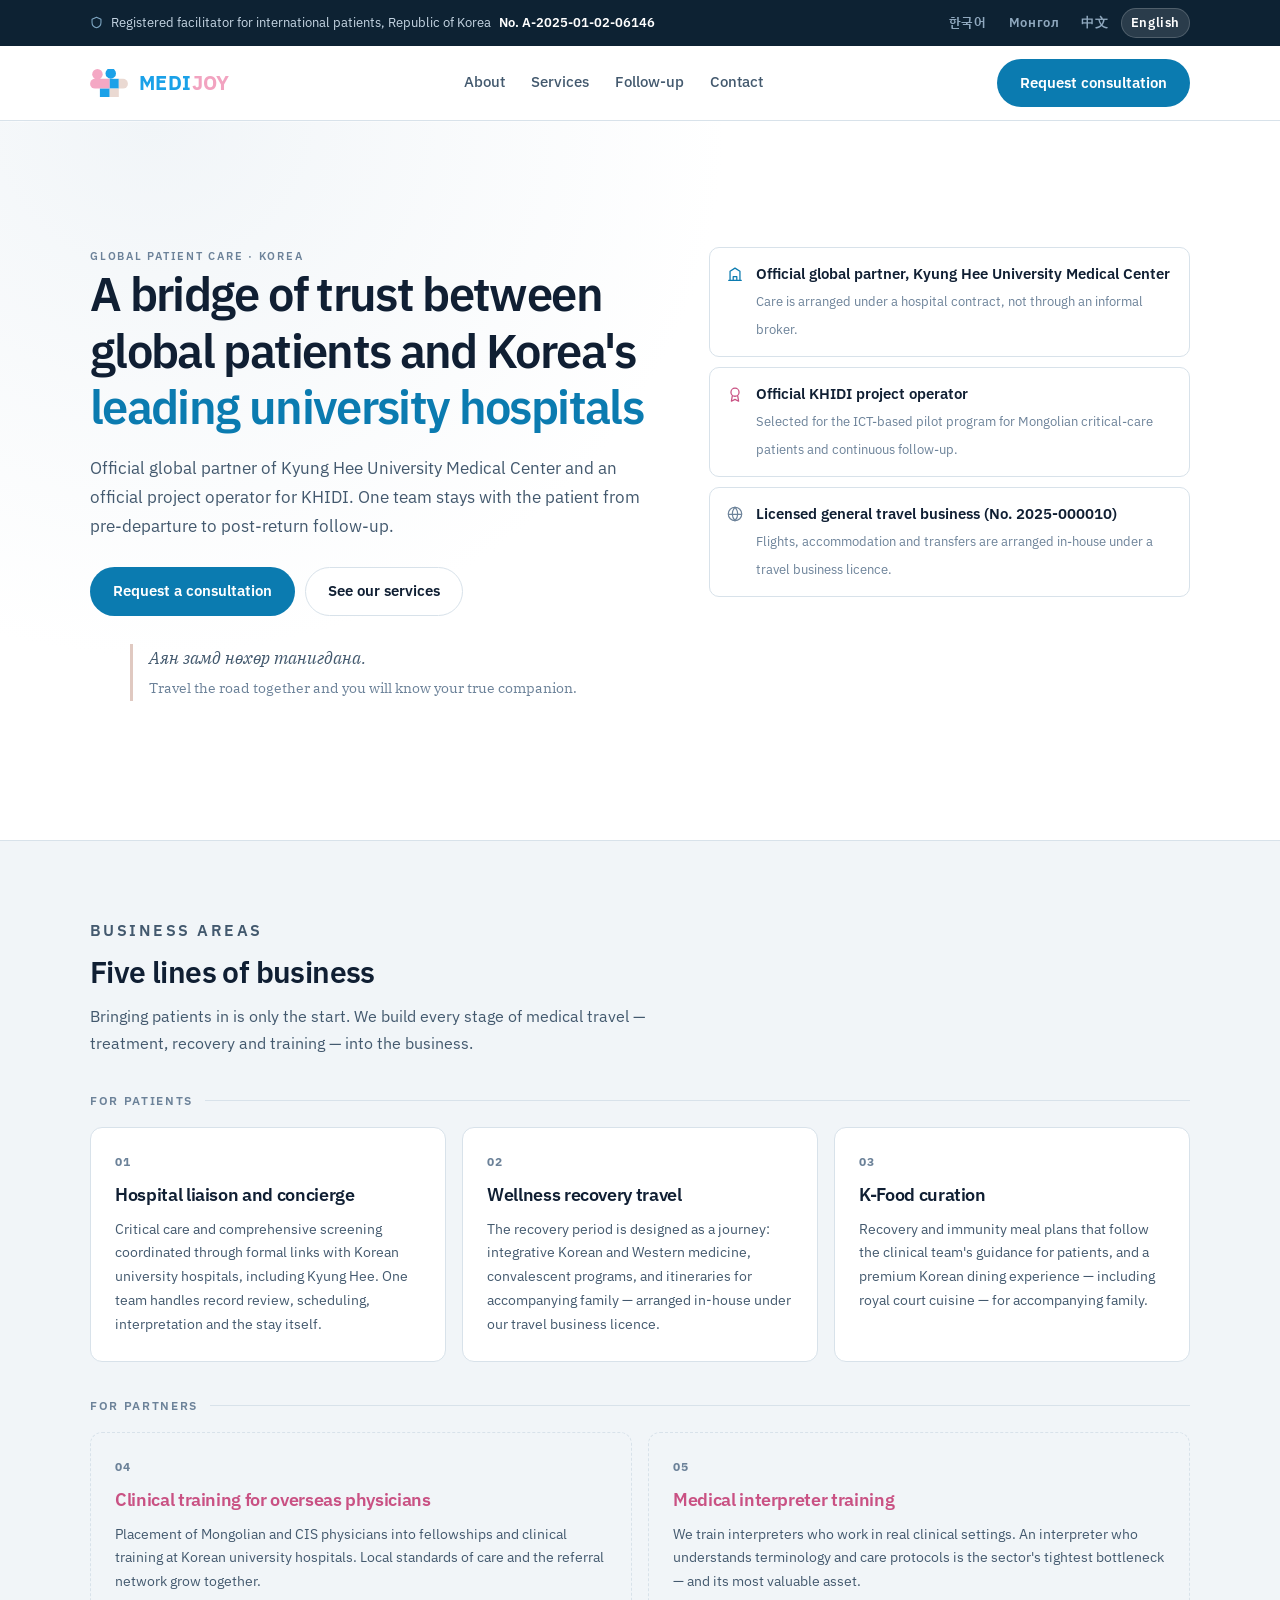
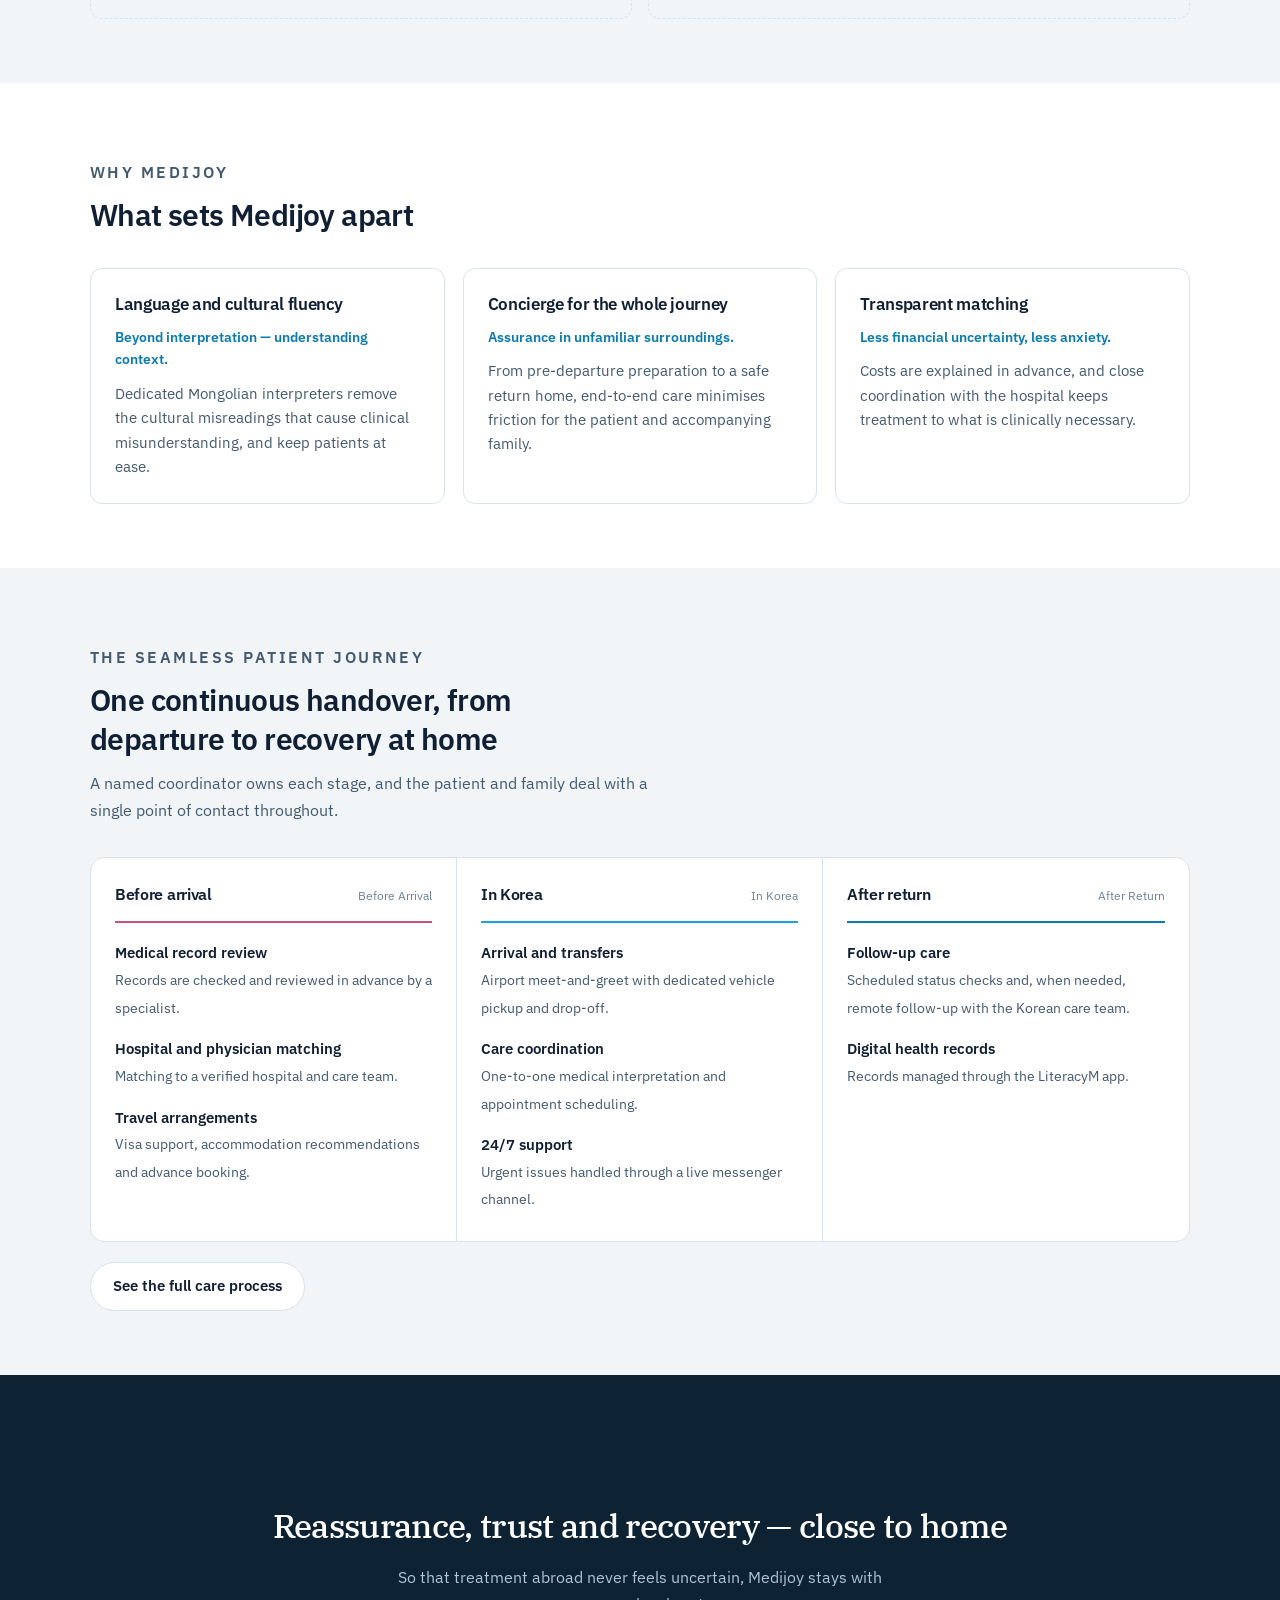
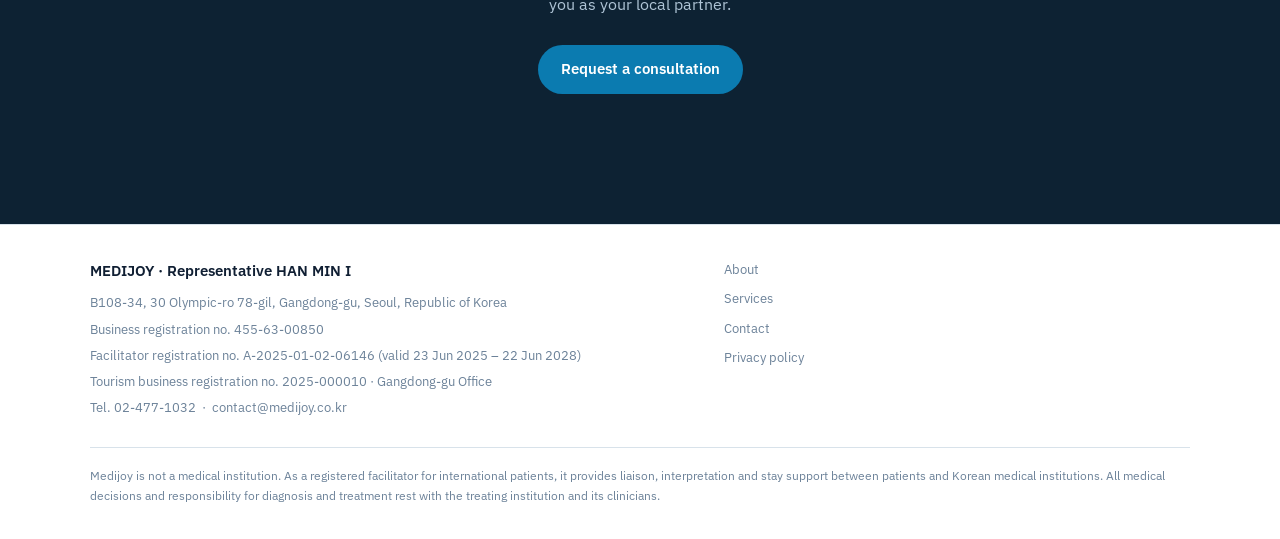
==== index.html @ 11480c3a "Add files via upload 메디조이 홈페이지 초안" ====
<!DOCTYPE html>
<html lang="ko">
<head>
<meta charset="utf-8">
<meta name="viewport" content="width=device-width, initial-scale=1">
<title>메디조이 MEDIJOY | 외국인환자 유치 · 의료 코디네이션</title>
<meta name="description" content="경희의료원 공식 글로벌 파트너, KHIDI 프로젝트 공식 수행 기업. 몽골·CIS 중증 환자의 한국 치료를 출국 전부터 귀국 후까지 책임지는 외국인환자 유치업 등록기관 메디조이.">
<meta name="keywords" content="외국인환자유치, 의료관광, 몽골 환자, 경희의료원, 의료 코디네이션, 메디조이, MEDIJOY">
<link rel="canonical" href="https://medijoy.co.kr/">
<meta property="og:type" content="website">
<meta property="og:site_name" content="메디조이 MEDIJOY">
<meta property="og:title" content="메디조이 MEDIJOY | 외국인환자 유치 · 의료 코디네이션">
<meta property="og:description" content="글로벌 환자와 대한민국 대학병원을 잇는 신뢰의 가교. 출국 준비부터 귀국 후 사후관리까지 하나의 팀이 책임집니다.">
<meta property="og:url" content="https://medijoy.co.kr/">
<meta property="og:locale" content="ko_KR">
<link rel="preconnect" href="https://fonts.googleapis.com">
<link rel="preconnect" href="https://fonts.gstatic.com" crossorigin>
<link rel="stylesheet" href="https://fonts.googleapis.com/css2?family=IBM+Plex+Sans+KR:wght@300;400;500;600;700&family=IBM+Plex+Sans:wght@400;500;600;700&family=IBM+Plex+Serif:ital,wght@0,400;0,500;1,400&family=Noto+Sans+SC:wght@300;400;500;700&display=swap">
<link rel="stylesheet" href="style.css">
<script type="application/ld+json">
{
  "@context":"https://schema.org",
  "@type":"MedicalBusiness",
  "name":"메디조이",
  "alternateName":"MEDIJOY",
  "url":"https://medijoy.co.kr/",
  "email":"contact@medijoy.co.kr",
  "telephone":"+82-2-477-1032",
  "address":{
    "@type":"PostalAddress",
    "streetAddress":"올림픽로78길 30, 상가동 B108-34호",
    "addressLocality":"강동구",
    "addressRegion":"서울특별시",
    "addressCountry":"KR"
  },
  "description":"외국인환자 유치업 등록기관. 몽골·CIS 환자의 한국 대학병원 치료 연계 및 귀국 후 사후관리."
}
</script>
</head>
<body>

<div class="util">
  <div class="wrap">
    <div class="util-reg">
      <svg width="13" height="13" viewBox="0 0 16 16" fill="none" aria-hidden="true"><path d="M8 1.5 2.5 4v4c0 3.2 2.3 5.7 5.5 6.5 3.2-.8 5.5-3.3 5.5-6.5V4L8 1.5Z" stroke="#7FA8C4" stroke-width="1.3" stroke-linejoin="round"/></svg>
      <span data-i18n="util.reg"></span> <b data-i18n="util.regno"></b>
    </div>
    <div class="langs" role="group" aria-label="Language">
      <button type="button" data-lang="ko">한국어</button>
      <button type="button" data-lang="mn">Монгол</button>
      <button type="button" data-lang="zh">中文</button>
      <button type="button" data-lang="en">English</button>
    </div>
  </div>
</div>

<header class="site">
  <div class="wrap">
    <a class="brand" href="index.html">
      <svg class="mark" viewBox="0 0 108 80" aria-hidden="true" focusable="false"><circle cx="21" cy="15" r="15" fill="#F4A8C4"/><circle cx="59" cy="12.5" r="15" fill="#1BA1E8"/><path d="M14 28h42v28H14a14 14 0 0 1 0-28Z" fill="#F4A8C4"/><path d="M56 28h26v28H56Z" fill="#1BA1E8"/><path d="M82 28h12a14 14 0 0 1 0 28H82Z" fill="#EAD9D2"/><rect x="28" y="56" width="28" height="24" fill="#1BA1E8"/><rect x="56" y="56" width="26" height="24" fill="#EAD9D2"/></svg>
      <span class="wordmark">MEDI<em>JOY</em></span>
    </a>
    <button class="navtoggle" type="button" aria-expanded="false" aria-label="Menu">☰</button>
    <nav class="main">
      <a href="about.html" data-i18n="nav.about"></a>
      <a href="service.html" data-i18n="nav.service"></a>
      <a href="care.html" data-i18n="nav.care"></a>
      <a href="contact.html" data-i18n="nav.contact"></a>
    </nav>
    <a class="btn btn-primary" href="contact.html" data-i18n="nav.cta"></a>
  </div>
</header>

<main>
  <section class="hero">
    <div class="wrap">
      <div>
        <p class="eyebrow" data-i18n="hero.eyebrow"></p>
        <h1 data-i18n-html="hero.title"></h1>
        <p class="hero-sub" data-i18n="hero.sub"></p>
        <div class="hero-cta">
          <a class="btn btn-primary" href="contact.html" data-i18n="hero.cta1"></a>
          <a class="btn btn-ghost" href="service.html" data-i18n="hero.cta2"></a>
        </div>
        <blockquote class="proverb">
          <em>Аян замд нөхөр танигдана.</em>
          <small data-i18n="hero.proverb"></small>
        </blockquote>
      </div>

      <div class="creds">
        <div class="cred">
          <svg width="18" height="18" viewBox="0 0 20 20" fill="none" aria-hidden="true"><path d="M3 17h14M4.5 17V7l5.5-3.5L15.5 7v10M8 17v-4h4v4" stroke="currentColor" stroke-width="1.4" stroke-linecap="round" stroke-linejoin="round" style="color:var(--blue)"/></svg>
          <div><b data-i18n="cred.1.t"></b><span data-i18n="cred.1.d"></span></div>
        </div>
        <div class="cred">
          <svg width="18" height="18" viewBox="0 0 20 20" fill="none" aria-hidden="true"><circle cx="10" cy="8" r="4.5" stroke="currentColor" stroke-width="1.4" style="color:var(--pink)"/><path d="M7 12.2 6 18l4-2 4 2-1-5.8" stroke="currentColor" stroke-width="1.4" stroke-linejoin="round" style="color:var(--pink)"/></svg>
          <div><b data-i18n="cred.2.t"></b><span data-i18n="cred.2.d"></span></div>
        </div>
        <div class="cred">
          <svg width="18" height="18" viewBox="0 0 20 20" fill="none" aria-hidden="true"><path d="M2.5 10.5h15M10 2.5c2 2.2 3 4.8 3 7.5s-1 5.3-3 7.5c-2-2.2-3-4.8-3-7.5s1-5.3 3-7.5Z" stroke="currentColor" stroke-width="1.3" style="color:var(--ink-3)"/><circle cx="10" cy="10" r="7.5" stroke="currentColor" stroke-width="1.3" style="color:var(--ink-3)"/></svg>
          <div><b data-i18n="cred.3.t"></b><span data-i18n="cred.3.d"></span></div>
        </div>
      </div>
    </div>
  </section>

  <section class="alt">
    <div class="wrap">
      <div class="sec-head">
        <p class="eyebrow" data-i18n="biz.eyebrow"></p>
        <h2 data-i18n="biz.title"></h2>
        <p data-i18n="biz.sub"></p>
      </div>

      <div class="bizgroup">
        <p class="grouplabel" data-i18n="biz.1.tag"></p>
        <div class="bizgrid">
          <article class="bizcard">
            <span class="num">01</span>
            <h3 data-i18n="biz.1.t"></h3>
            <p data-i18n="biz.1.d"></p>
          </article>
          <article class="bizcard">
            <span class="num">02</span>
            <h3 data-i18n="biz.2.t"></h3>
            <p data-i18n="biz.2.d"></p>
          </article>
          <article class="bizcard">
            <span class="num">03</span>
            <h3 data-i18n="biz.3.t"></h3>
            <p data-i18n="biz.3.d"></p>
          </article>
        </div>
      </div>

      <div class="bizgroup partner">
        <p class="grouplabel" data-i18n="biz.4.tag"></p>
        <div class="bizgrid two">
          <article class="bizcard">
            <span class="num">04</span>
            <h3 data-i18n="biz.4.t"></h3>
            <p data-i18n="biz.4.d"></p>
          </article>
          <article class="bizcard">
            <span class="num">05</span>
            <h3 data-i18n="biz.5.t"></h3>
            <p data-i18n="biz.5.d"></p>
          </article>
        </div>
      </div>
    </div>
  </section>

  <section>
    <div class="wrap">
      <div class="sec-head">
        <p class="eyebrow" data-i18n="why.eyebrow"></p>
        <h2 data-i18n="why.title"></h2>
      </div>
      <div class="grid3">
        <div class="card">
          <h3 data-i18n="why.1.t"></h3>
          <p class="lead" data-i18n="why.1.l"></p>
          <p data-i18n="why.1.d"></p>
        </div>
        <div class="card">
          <h3 data-i18n="why.2.t"></h3>
          <p class="lead" data-i18n="why.2.l"></p>
          <p data-i18n="why.2.d"></p>
        </div>
        <div class="card">
          <h3 data-i18n="why.3.t"></h3>
          <p class="lead" data-i18n="why.3.l"></p>
          <p data-i18n="why.3.d"></p>
        </div>
      </div>
    </div>
  </section>

  <section class="alt">
    <div class="wrap">
      <div class="sec-head">
        <p class="eyebrow" data-i18n="home.j.eyebrow"></p>
        <h2 data-i18n="home.j.title"></h2>
        <p data-i18n="home.j.sub"></p>
      </div>
      <div class="journey">
        <div class="stage">
          <div class="stage-top"><h3 data-i18n="j1.title"></h3><span class="when" data-i18n="j1.when"></span></div>
          <ul>
            <li><b data-i18n="j1.a.t"></b><span data-i18n="j1.a.d"></span></li>
            <li><b data-i18n="j1.b.t"></b><span data-i18n="j1.b.d"></span></li>
            <li><b data-i18n="j1.c.t"></b><span data-i18n="j1.c.d"></span></li>
          </ul>
        </div>
        <div class="stage">
          <div class="stage-top"><h3 data-i18n="j2.title"></h3><span class="when" data-i18n="j2.when"></span></div>
          <ul>
            <li><b data-i18n="j2.a.t"></b><span data-i18n="j2.a.d"></span></li>
            <li><b data-i18n="j2.b.t"></b><span data-i18n="j2.b.d"></span></li>
            <li><b data-i18n="j2.c.t"></b><span data-i18n="j2.c.d"></span></li>
          </ul>
        </div>
        <div class="stage">
          <div class="stage-top"><h3 data-i18n="j3.title"></h3><span class="when" data-i18n="j3.when"></span></div>
          <ul>
            <li><b data-i18n="j3.a.t"></b><span data-i18n="j3.a.d"></span></li>
            <li><b data-i18n="j3.b.t"></b><span data-i18n="j3.b.d"></span></li>
          </ul>
        </div>
      </div>
      <p style="margin-top:20px"><a class="btn btn-ghost" href="service.html" data-i18n="home.j.more"></a></p>
    </div>
  </section>

  <section class="closing">
    <div class="wrap">
      <h2 data-i18n="close.title"></h2>
      <p data-i18n="close.sub"></p>
      <a class="btn btn-primary" href="contact.html" data-i18n="close.cta"></a>
    </div>
  </section>
</main>

<footer>
  <div class="wrap">
    <div class="legal">
      <span class="co" data-i18n="ft.co"></span>
      <span data-i18n="ft.addr"></span>
      <span data-i18n="ft.biz"></span>
      <span data-i18n="ft.reg"></span>
      <span data-i18n="ft.tour"></span>
      <span>Tel. 02-477-1032 &nbsp;·&nbsp; contact@medijoy.co.kr</span>
    </div>
    <div class="footlinks">
      <a href="about.html" data-i18n="ft.about"></a>
      <a href="service.html" data-i18n="ft.service"></a>
      <a href="contact.html" data-i18n="ft.contact"></a>
      <a href="privacy.html" data-i18n="ft.privacy"></a>
    </div>
    <p class="disclaimer" data-i18n="ft.disclaimer"></p>
  </div>
</footer>

<script src="app.js"></script>
</body>
</html>
---- style.css ----
/* MEDIJOY — common stylesheet */

:root{
  --ground:#ffffff;
  --surface:#F1F5F8;
  --surface-2:#E7EEF3;
  --line:#D8E2EA;
  --ink:#101F33;
  --ink-2:#43596E;
  --ink-3:#6C8299;
  /* brand — from the MEDIJOY wordmark: MEDI blue, JOY pink */
  --blue:#0B7BB0;          /* interactive: buttons, links (AA on white) */
  --blue-bright:#1BA1E8;   /* logo / graphics */
  --blue-soft:#E7F3FA;
  --pink:#C95183;          /* accent text (AA on white) */
  --pink-bright:#F2A3C0;   /* logo / graphics */
  --pink-soft:#FCEEF4;
  --blush:#E0C9C1;
  --navy-deep:#0D2233;
  --focus:#1BA1E8;
  --maxw:1140px;
}
@media (prefers-color-scheme: dark){
  :root:not([data-theme="light"]){
    --ground:#0B1622; --surface:#112637; --surface-2:#173246; --line:#24455E;
    --ink:#E7EFF5; --ink-2:#A9BECF; --ink-3:#7B93A8;
    --blue:#5CC0F0; --blue-bright:#4FB8EC; --blue-soft:#10283A;
    --pink:#F2A3C0; --pink-bright:#F2A3C0; --pink-soft:#2E1A22;
    --blush:#D8C3BA; --navy-deep:#061219; --focus:#6FD0FF;
  }
}
:root[data-theme="dark"]{
  --ground:#0B1622; --surface:#112637; --surface-2:#173246; --line:#24455E;
  --ink:#E7EFF5; --ink-2:#A9BECF; --ink-3:#7B93A8;
  --blue:#5CC0F0; --blue-bright:#4FB8EC; --blue-soft:#10283A;
  --pink:#F2A3C0; --pink-bright:#F2A3C0; --pink-soft:#2E1A22;
  --blush:#D8C3BA; --navy-deep:#061219; --focus:#6FD0FF;
}

*{box-sizing:border-box}
body{
  margin:0;background:var(--ground);color:var(--ink);
  font-family:"IBM Plex Sans KR","IBM Plex Sans",system-ui,-apple-system,"Malgun Gothic",sans-serif;
  font-size:16px;line-height:1.72;-webkit-font-smoothing:antialiased;
  word-break:keep-all;overflow-wrap:break-word;
}
html[lang="mn"] body, html[lang="en"] body{font-family:"IBM Plex Sans","IBM Plex Sans KR",system-ui,sans-serif}
html[lang="zh"] body{
  font-family:"Noto Sans SC","IBM Plex Sans","PingFang SC","Microsoft YaHei",system-ui,sans-serif;
  word-break:normal;overflow-wrap:break-word;
}
html[lang="zh"] .proverb,html[lang="zh"] .closing h2,html[lang="zh"] .greeting .sign{
  font-family:"Noto Sans SC","IBM Plex Serif",Georgia,serif;
}
img{max-width:100%}
a{color:inherit}
h1,h2,h3,h4{margin:0;text-wrap:balance;line-height:1.3;font-weight:600;letter-spacing:-.02em}
p{margin:0}
ul{margin:0}
.wrap{max-width:var(--maxw);margin-inline:auto;padding-inline:20px}
.eyebrow{font-size:11px;font-weight:600;letter-spacing:.16em;text-transform:uppercase;color:var(--ink-3)}
:focus-visible{outline:2px solid var(--focus);outline-offset:3px;border-radius:3px}
@media (prefers-reduced-motion:reduce){*{transition:none!important;animation:none!important}}

/* ── utility bar ─────────────────────────── */
.util{background:var(--navy-deep);color:#C6D6E4;font-size:12.5px}
.util .wrap{display:flex;flex-wrap:wrap;gap:8px 18px;align-items:center;justify-content:space-between;padding-block:8px}
.util-reg{display:flex;align-items:center;gap:8px}
.util-reg b{color:#fff;font-weight:600}
.langs{display:flex;gap:2px}
.langs button{
  font:inherit;font-weight:600;letter-spacing:.05em;background:none;
  border:1px solid transparent;color:#8FA8BE;padding:3px 9px;border-radius:100px;cursor:pointer;
}
.langs button:hover{color:#fff}
.langs button[aria-current="true"]{background:rgba(255,255,255,.12);color:#fff;border-color:rgba(255,255,255,.18)}

/* ── header ──────────────────────────────── */
header.site{
  position:sticky;top:0;z-index:40;
  background:color-mix(in srgb,var(--ground) 90%, transparent);
  backdrop-filter:blur(10px);border-bottom:1px solid var(--line);
}
header.site .wrap{display:flex;align-items:center;justify-content:space-between;gap:16px;padding-block:13px}
.brand{display:flex;align-items:center;gap:11px;text-decoration:none;flex:none}
.mark{width:38px;height:28px;flex:none;display:block}
.brand .wordmark{font-weight:700;font-size:20px;letter-spacing:.02em;color:var(--blue-bright)}
.brand .wordmark em{font-style:normal;color:var(--pink-bright)}
nav.main{display:flex;gap:26px;font-size:14.5px;color:var(--ink-2);font-weight:500}
nav.main a{text-decoration:none;padding-block:4px;border-bottom:2px solid transparent}
nav.main a:hover{color:var(--blue)}
nav.main a[aria-current="page"]{color:var(--ink);border-bottom-color:var(--blue)}
.navtoggle{display:none;font:inherit;background:none;border:1px solid var(--line);border-radius:8px;padding:7px 11px;cursor:pointer;color:var(--ink)}
@media (max-width:900px){
  nav.main{
    display:none;position:absolute;top:100%;left:0;right:0;
    flex-direction:column;gap:0;background:var(--ground);
    border-bottom:1px solid var(--line);padding:6px 20px 14px;
  }
  nav.main.open{display:flex}
  nav.main a{padding-block:11px;border-bottom:1px solid var(--line)}
  nav.main a[aria-current="page"]{border-bottom-color:var(--line)}
  .navtoggle{display:block}
  header.site .wrap{position:relative}
  header.site .btn-primary{display:none}
}

.btn{
  display:inline-flex;align-items:center;justify-content:center;gap:8px;
  font:inherit;font-weight:600;font-size:14.5px;padding:11px 22px;border-radius:100px;
  border:1px solid transparent;text-decoration:none;cursor:pointer;transition:transform .15s ease;
}
.btn-primary{background:var(--blue);color:#fff}
.btn-primary:hover{transform:translateY(-1px)}
.btn-ghost{border-color:var(--line);color:var(--ink);background:var(--ground)}
.btn-ghost:hover{border-color:var(--blue);color:var(--blue)}

/* ── page header (sub pages) ─────────────── */
.pagehead{background:var(--surface);border-bottom:1px solid var(--line)}
.pagehead .wrap{padding-block:46px 44px}
.pagehead h1{font-size:clamp(26px,3.6vw,38px);margin-top:10px}
.pagehead p{margin-top:12px;color:var(--ink-2);max-width:40em;font-size:16px}
.crumb{font-size:12.5px;color:var(--ink-3)}
.crumb a{text-decoration:none}
.crumb a:hover{color:var(--blue)}

/* ── sections ────────────────────────────── */
section{padding-block:64px}
@media (max-width:720px){section{padding-block:46px}}
.alt{background:var(--surface)}
.sec-head{max-width:36em;margin-bottom:34px}
.sec-head h2{font-size:clamp(22px,2.9vw,30px);margin-top:9px}
.sec-head p{margin-top:12px;color:var(--ink-2);font-size:15.5px}
.sec-head.center{margin-inline:auto;text-align:center}

/* ── hero (home) ─────────────────────────── */
.hero{border-bottom:1px solid var(--line);background:radial-gradient(72% 120% at 12% 0%, var(--surface) 0%, transparent 62%)}
.hero .wrap{display:grid;grid-template-columns:1.08fr .92fr;gap:54px;padding-block:62px 58px;align-items:start}
@media (max-width:940px){.hero .wrap{grid-template-columns:1fr;gap:34px;padding-block:42px 38px}}
.hero h1{font-size:clamp(29px,4.3vw,47px);letter-spacing:-.035em;line-height:1.2}
.hero h1 b{font-weight:600;color:var(--blue)}
.hero-sub{margin-top:18px;font-size:17px;color:var(--ink-2);max-width:34em}
.hero-cta{margin-top:26px;display:flex;flex-wrap:wrap;gap:10px}
.proverb{margin-top:28px;padding-left:16px;border-left:3px solid var(--blush);font-family:"IBM Plex Serif",Georgia,serif;font-size:17px;color:var(--ink-2)}
.proverb em{display:block;font-style:italic}
.proverb small{display:block;font-size:13.5px;color:var(--ink-3);margin-top:4px}

.creds{display:flex;flex-direction:column;gap:10px}
.cred{display:flex;gap:12px;align-items:flex-start;padding:14px 16px;border:1px solid var(--line);border-radius:10px;background:var(--ground)}
.cred svg{flex:none;margin-top:3px}
.cred b{display:block;font-size:14.5px;font-weight:600}
.cred span{font-size:13px;color:var(--ink-3);line-height:1.55}

/* ── generic card grids ──────────────────── */
.grid3{display:grid;grid-template-columns:repeat(3,1fr);gap:18px}
.grid2{display:grid;grid-template-columns:repeat(2,1fr);gap:18px}
@media (max-width:880px){.grid3,.grid2{grid-template-columns:1fr}}
.card{border:1px solid var(--line);border-radius:12px;padding:24px;background:var(--ground);display:flex;flex-direction:column;gap:11px}
.card h3{font-size:17px}
.card .lead{font-size:13.5px;font-weight:600;color:var(--blue)}
.card p{font-size:14.5px;color:var(--ink-2);line-height:1.68}

/* ── business areas ──────────────────────── */
.bizgroup{display:flex;flex-direction:column;gap:16px}
.bizgroup + .bizgroup{margin-top:34px}
.grouplabel{display:flex;align-items:center;gap:12px;font-size:12px;font-weight:600;letter-spacing:.14em;text-transform:uppercase;color:var(--ink-3)}
.grouplabel::after{content:"";flex:1;height:1px;background:var(--line)}
.bizgrid{display:grid;grid-template-columns:repeat(3,1fr);gap:16px}
.bizgrid.two{grid-template-columns:repeat(2,1fr)}
@media (max-width:880px){.bizgrid,.bizgrid.two{grid-template-columns:1fr}}
.bizcard{border:1px solid var(--line);border-radius:12px;padding:24px;background:var(--ground);display:flex;flex-direction:column;gap:11px}
.bizcard .num{font-size:12px;font-weight:700;letter-spacing:.1em;color:var(--ink-3);font-variant-numeric:tabular-nums}
.bizcard h3{font-size:17.5px}
.bizcard p{font-size:14px;color:var(--ink-2);line-height:1.7}
.bizgroup.partner .bizcard{background:var(--surface);border-style:dashed}
.bizgroup.partner .bizcard h3{color:var(--pink)}

/* ── journey ─────────────────────────────── */
.journey{display:grid;grid-template-columns:repeat(3,1fr);border:1px solid var(--line);border-radius:14px;overflow:hidden;background:var(--ground)}
@media (max-width:880px){.journey{grid-template-columns:1fr}}
.stage{padding:26px 24px 28px;border-right:1px solid var(--line)}
.stage:last-child{border-right:none}
@media (max-width:880px){.stage{border-right:none;border-bottom:1px solid var(--line)}.stage:last-child{border-bottom:none}}
.stage-top{display:flex;align-items:baseline;gap:10px;padding-bottom:14px;margin-bottom:18px;border-bottom:2px solid var(--line)}
.stage:nth-child(1) .stage-top{border-color:var(--pink)}
.stage:nth-child(2) .stage-top{border-color:var(--focus)}
.stage:nth-child(3) .stage-top{border-color:var(--blue)}
.stage-top h3{font-size:15.5px}
.stage-top .when{font-size:12px;color:var(--ink-3);margin-left:auto;white-space:nowrap}
.stage ul{list-style:none;padding:0;display:flex;flex-direction:column;gap:16px}
.stage li b{display:block;font-size:14.5px;font-weight:600}
.stage li span{font-size:13.5px;color:var(--ink-2);line-height:1.6}

/* ── advisors ────────────────────────────── */
.advisor{border:1px solid var(--line);border-radius:12px;padding:22px;background:var(--ground);display:flex;flex-direction:column;gap:14px}
.advisor .who{display:flex;gap:13px;align-items:center}
.avatar{
  width:46px;height:46px;border-radius:50%;flex:none;display:grid;place-items:center;
  font-weight:700;font-size:15px;background:var(--surface-2);color:var(--ink-2);border:2px solid var(--line);
}
.advisor:nth-child(1) .avatar{border-color:var(--pink);color:var(--pink)}
.advisor:nth-child(2) .avatar{border-color:var(--focus);color:var(--focus)}
.advisor:nth-child(3) .avatar{border-color:var(--blue);color:var(--blue)}
.advisor .who b{display:block;font-size:16px;font-weight:600}
.advisor .who span{font-size:12.5px;color:var(--ink-3)}
.advisor ul{list-style:none;padding:0;display:flex;flex-direction:column;gap:7px;font-size:13.5px;color:var(--ink-2);line-height:1.6}
.advisor li{padding-left:15px;position:relative}
.advisor li::before{content:"";position:absolute;left:0;top:9px;width:5px;height:5px;border-radius:50%;background:var(--ink-3)}
.advisor .role{margin-top:auto;font-size:12.5px;padding:9px 12px;border-radius:8px;background:var(--surface);color:var(--ink-2);line-height:1.5}

/* ── programs ────────────────────────────── */
.programs{display:flex;flex-direction:column;gap:12px}
.program{display:grid;grid-template-columns:240px 1fr;border:1px solid var(--line);border-radius:12px;overflow:hidden;background:var(--ground)}
@media (max-width:760px){.program{grid-template-columns:1fr}}
.program-key{padding:22px 24px;color:#fff;display:flex;flex-direction:column;justify-content:center;gap:3px}
.program:nth-child(1) .program-key{background:var(--navy-deep)}
.program:nth-child(2) .program-key{background:var(--pink)}
.program:nth-child(3) .program-key{background:var(--blue)}
.program-key b{font-size:17px;font-weight:600}
.program-key span{font-size:12px;opacity:.82;letter-spacing:.04em}
.program-body{padding:22px 26px;display:flex;flex-direction:column;gap:8px;font-size:14.5px;color:var(--ink-2);line-height:1.66}
.program-body strong{color:var(--ink);font-weight:600}

/* ── bridge ──────────────────────────────── */
.bridge{display:grid;grid-template-columns:1fr 1.1fr;gap:42px;align-items:center}
@media (max-width:880px){.bridge{grid-template-columns:1fr;gap:26px}}
.bridge-list{display:flex;flex-direction:column;gap:12px}
.bridge-item{border:1px solid var(--line);border-radius:10px;padding:16px 18px;background:var(--ground)}
.bridge-item b{display:block;font-size:15px;font-weight:600;margin-bottom:4px}
.bridge-item span{font-size:13.5px;color:var(--ink-2);line-height:1.6}
.bridge-item.accent{border-color:var(--blue);background:var(--blue-soft)}
.bridge-item.accent b{color:var(--blue)}
.flow{border:1px solid var(--line);border-radius:14px;background:var(--ground);padding:26px 24px;display:grid;grid-template-columns:1fr auto 1fr;gap:16px;align-items:center}
@media (max-width:560px){.flow{grid-template-columns:1fr}}
.node b{display:block;font-size:15px;letter-spacing:.03em;font-weight:700}
.node span{font-size:12.5px;color:var(--ink-3)}
.node p{font-size:13px;color:var(--ink-2);margin-top:8px;line-height:1.6}
.arrow{color:var(--ink-3);display:grid;place-items:center}
@media (max-width:560px){.arrow svg{transform:rotate(90deg)}}

/* ── form ────────────────────────────────── */
.formcard{border:1px solid var(--line);border-radius:14px;background:var(--ground);box-shadow:0 18px 44px -32px rgba(16,31,51,.5);overflow:hidden}
.formcard-head{padding:22px 24px 16px;border-bottom:1px solid var(--line);background:var(--surface)}
.formcard-head h2{font-size:19px}
.formcard-head p{font-size:13.5px;color:var(--ink-3);margin-top:6px}
form.consult{padding:22px 24px 24px;display:flex;flex-direction:column;gap:15px}
.field{display:flex;flex-direction:column;gap:6px}
.field label{font-size:12.5px;font-weight:600;color:var(--ink-2)}
.field label .req{color:var(--blue)}
.field input,.field select,.field textarea{
  font:inherit;font-size:14.5px;color:var(--ink);padding:10px 12px;
  border:1px solid var(--line);border-radius:8px;background:var(--ground);width:100%;
}
.field textarea{resize:vertical;min-height:88px;line-height:1.6}
.field input::placeholder,.field textarea::placeholder{color:var(--ink-3);opacity:.75}
.row2{display:grid;grid-template-columns:1fr 1fr;gap:15px}
@media (max-width:440px){.row2{grid-template-columns:1fr}}
.checkgroup{display:grid;grid-template-columns:1fr 1fr;gap:8px}
@media (max-width:440px){.checkgroup{grid-template-columns:1fr}}
.checkgroup label{
  display:flex;gap:9px;align-items:flex-start;cursor:pointer;min-width:0;
  padding:10px 12px;border:1px solid var(--line);border-radius:8px;
  font-size:13px;font-weight:400;color:var(--ink-2);line-height:1.45;
}
.checkgroup label:hover{border-color:var(--blue)}
.checkgroup input[type="checkbox"]{
  width:auto;flex:none;margin:2px 0 0;padding:0;
  border:0;background:none;border-radius:0;accent-color:var(--blue);
}
.checkgroup span{min-width:0;flex:1;word-break:break-word;overflow-wrap:anywhere}
.checkgroup input:checked + span{color:var(--ink);font-weight:500}
.fieldhint{font-size:12px;color:var(--ink-3);line-height:1.55;margin-top:-1px}

.paidnote{
  display:flex;gap:11px;align-items:flex-start;
  padding:13px 15px;border-radius:8px;
  background:var(--blue-soft);border:1px solid var(--line);
  font-size:12.8px;color:var(--ink-2);line-height:1.6;
}
.paidnote svg{flex:none;margin-top:2px;color:var(--blue)}
.paidnote b{display:block;color:var(--ink);font-size:13.2px;font-weight:600;margin-bottom:3px}

.consent{display:flex;gap:10px;align-items:flex-start;padding:12px 14px;border-radius:8px;background:var(--surface);font-size:12.5px;color:var(--ink-2);line-height:1.6}
.consent input{margin-top:3px;flex:none;accent-color:var(--blue)}
.consent a{color:var(--blue)}
form.consult .btn-primary{width:100%;padding:13px}
.formnote{font-size:12px;color:var(--ink-3);text-align:center}
.msgline{display:flex;gap:8px;align-items:center;justify-content:center;flex-wrap:wrap;font-size:13px;color:var(--ink-3)}
.msgline a{display:inline-flex;align-items:center;gap:6px;text-decoration:none;font-weight:600;color:var(--ink-2);border:1px solid var(--line);padding:6px 12px;border-radius:100px}
.msgline a:hover{border-color:var(--pink);color:var(--pink)}

/* ── info table (about) ──────────────────── */
.infotable{width:100%;border-collapse:collapse;font-size:14.5px}
.infotable th,.infotable td{padding:13px 16px;border-bottom:1px solid var(--line);text-align:left;vertical-align:top}
.infotable th{width:200px;font-weight:600;color:var(--ink-2);background:var(--surface);white-space:nowrap}
.infotable td{color:var(--ink);font-variant-numeric:tabular-nums}
.tablewrap{overflow-x:auto;border:1px solid var(--line);border-radius:12px}
@media (max-width:620px){.infotable th{width:130px;font-size:13px}.infotable td{font-size:13.5px}}

/* ── greeting (about) ────────────────────── */
.greeting{display:grid;grid-template-columns:1fr 300px;gap:46px;align-items:start}
@media (max-width:880px){.greeting{grid-template-columns:1fr;gap:28px}}
.greeting-body{display:flex;flex-direction:column;gap:18px;font-size:16px;color:var(--ink-2);line-height:1.85}
.greeting-body strong{color:var(--ink);font-weight:600}
.greeting .sign{font-family:"IBM Plex Serif",Georgia,serif;font-size:16px;color:var(--ink);padding-top:8px}
.greeting .sign b{font-size:19px;letter-spacing:.02em}
.sidecard{border:1px solid var(--line);border-radius:12px;padding:22px;background:var(--surface);display:flex;flex-direction:column;gap:12px}
.sidecard h3{font-size:15px}
.sidecard dl{margin:0;display:flex;flex-direction:column;gap:9px;font-size:13.5px}
.sidecard dt{color:var(--ink-3);font-size:12px;letter-spacing:.04em}
.sidecard dd{margin:0;color:var(--ink);font-weight:500}

/* ── prose (privacy) ─────────────────────── */
.prose{max-width:46em;display:flex;flex-direction:column;gap:26px}
.prose h2{font-size:19px;padding-bottom:9px;border-bottom:1px solid var(--line)}
.prose h3{font-size:15.5px;margin-top:6px}
.prose p,.prose li{font-size:14.5px;color:var(--ink-2);line-height:1.8}
.prose ul,.prose ol{padding-left:20px;display:flex;flex-direction:column;gap:6px}
.prose .block{display:flex;flex-direction:column;gap:11px}
.prose .note{background:var(--surface);border-radius:10px;padding:16px 18px;font-size:13.5px;color:var(--ink-2)}

/* ── closing ─────────────────────────────── */
.closing{background:var(--navy-deep);color:#EAF2F8}
.closing .wrap{text-align:center;padding-block:66px}
.closing h2{font-size:clamp(23px,3.3vw,33px);color:#fff;font-family:"IBM Plex Serif",Georgia,serif;font-weight:500}
.closing p{margin-top:16px;color:#AFC4D6;font-size:16px;max-width:32em;margin-inline:auto}
.closing .btn-primary{margin-top:26px}

/* ── footer ──────────────────────────────── */
footer{border-top:1px solid var(--line);background:var(--ground);font-size:13px;color:var(--ink-3)}
footer .wrap{padding-block:34px;display:grid;grid-template-columns:1.3fr 1fr;gap:28px}
@media (max-width:760px){footer .wrap{grid-template-columns:1fr}}
.legal{display:flex;flex-direction:column;gap:4px;line-height:1.7}
.legal .co{color:var(--ink);font-weight:600;font-size:14.5px;margin-bottom:5px}
.footlinks{display:flex;flex-direction:column;gap:7px}
.footlinks a{text-decoration:none}
.footlinks a:hover{color:var(--blue)}
.disclaimer{grid-column:1/-1;padding-top:18px;border-top:1px solid var(--line);font-size:12px;line-height:1.65}
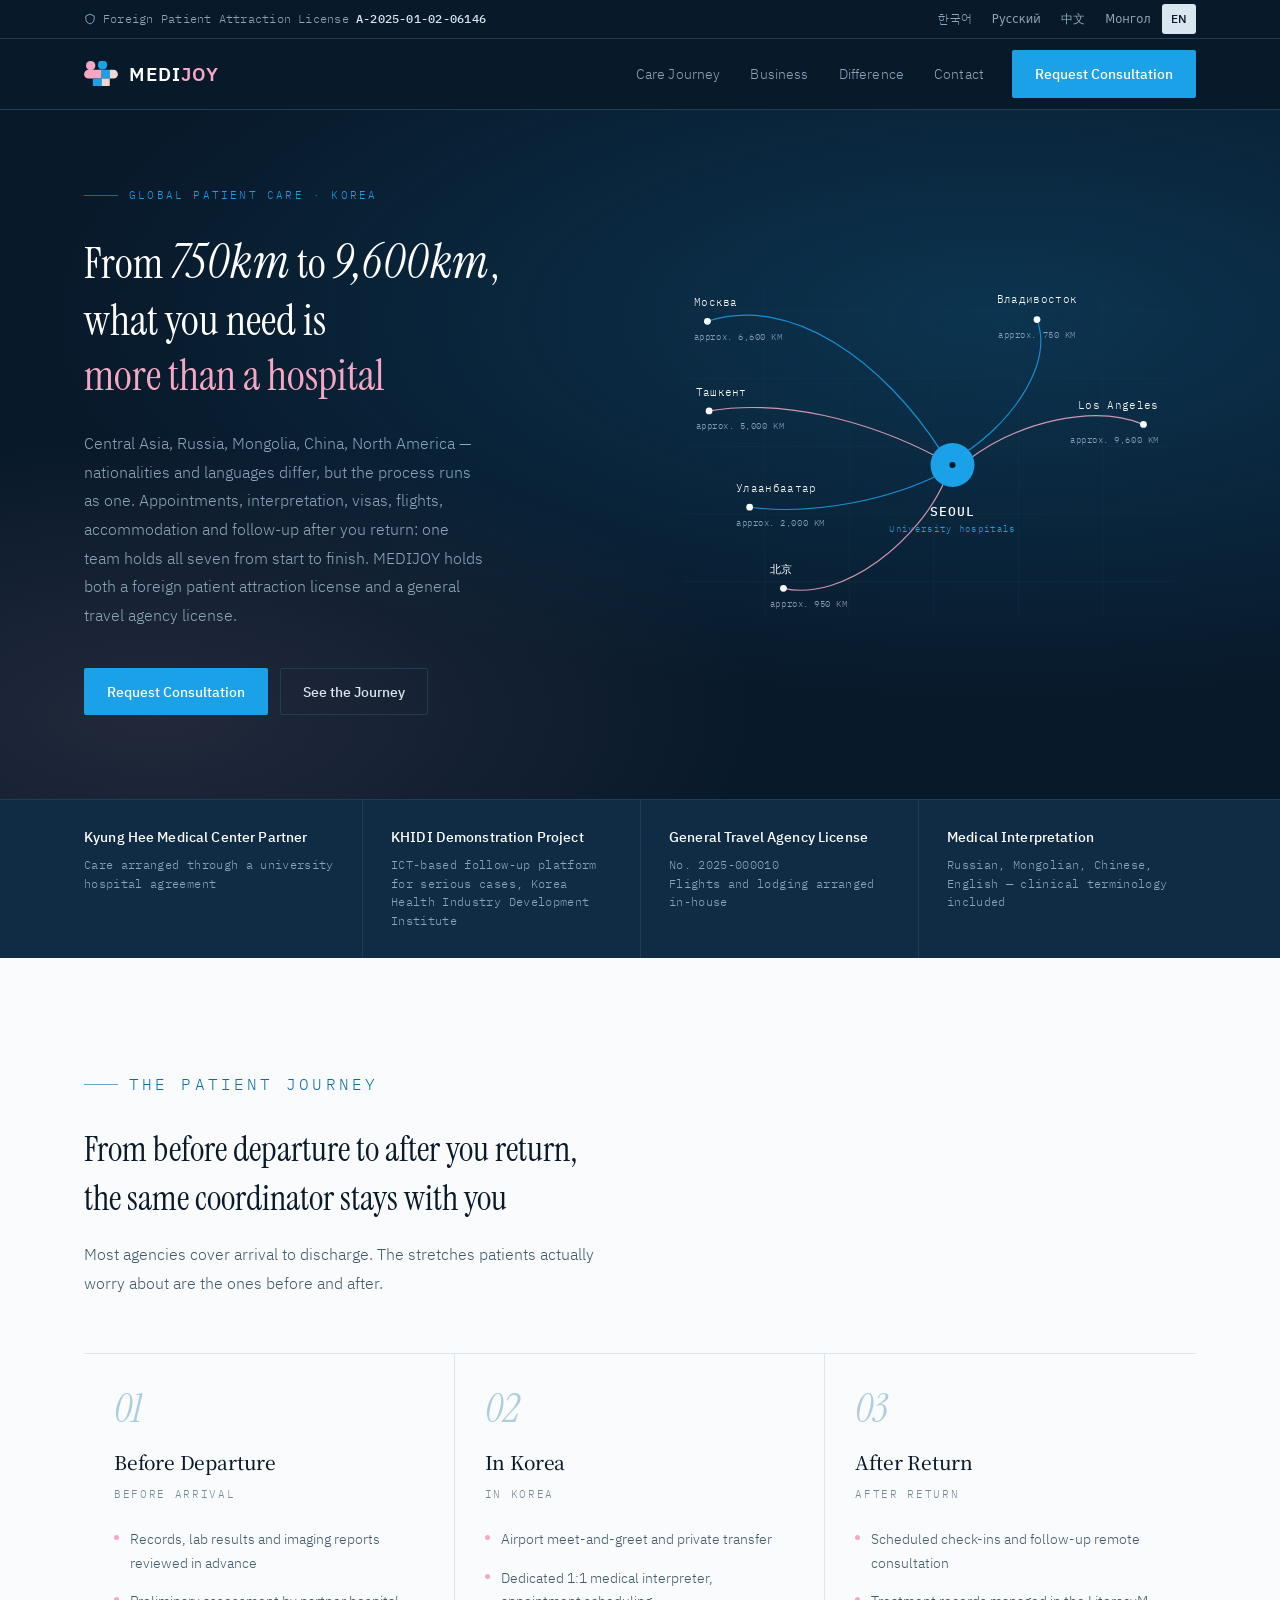
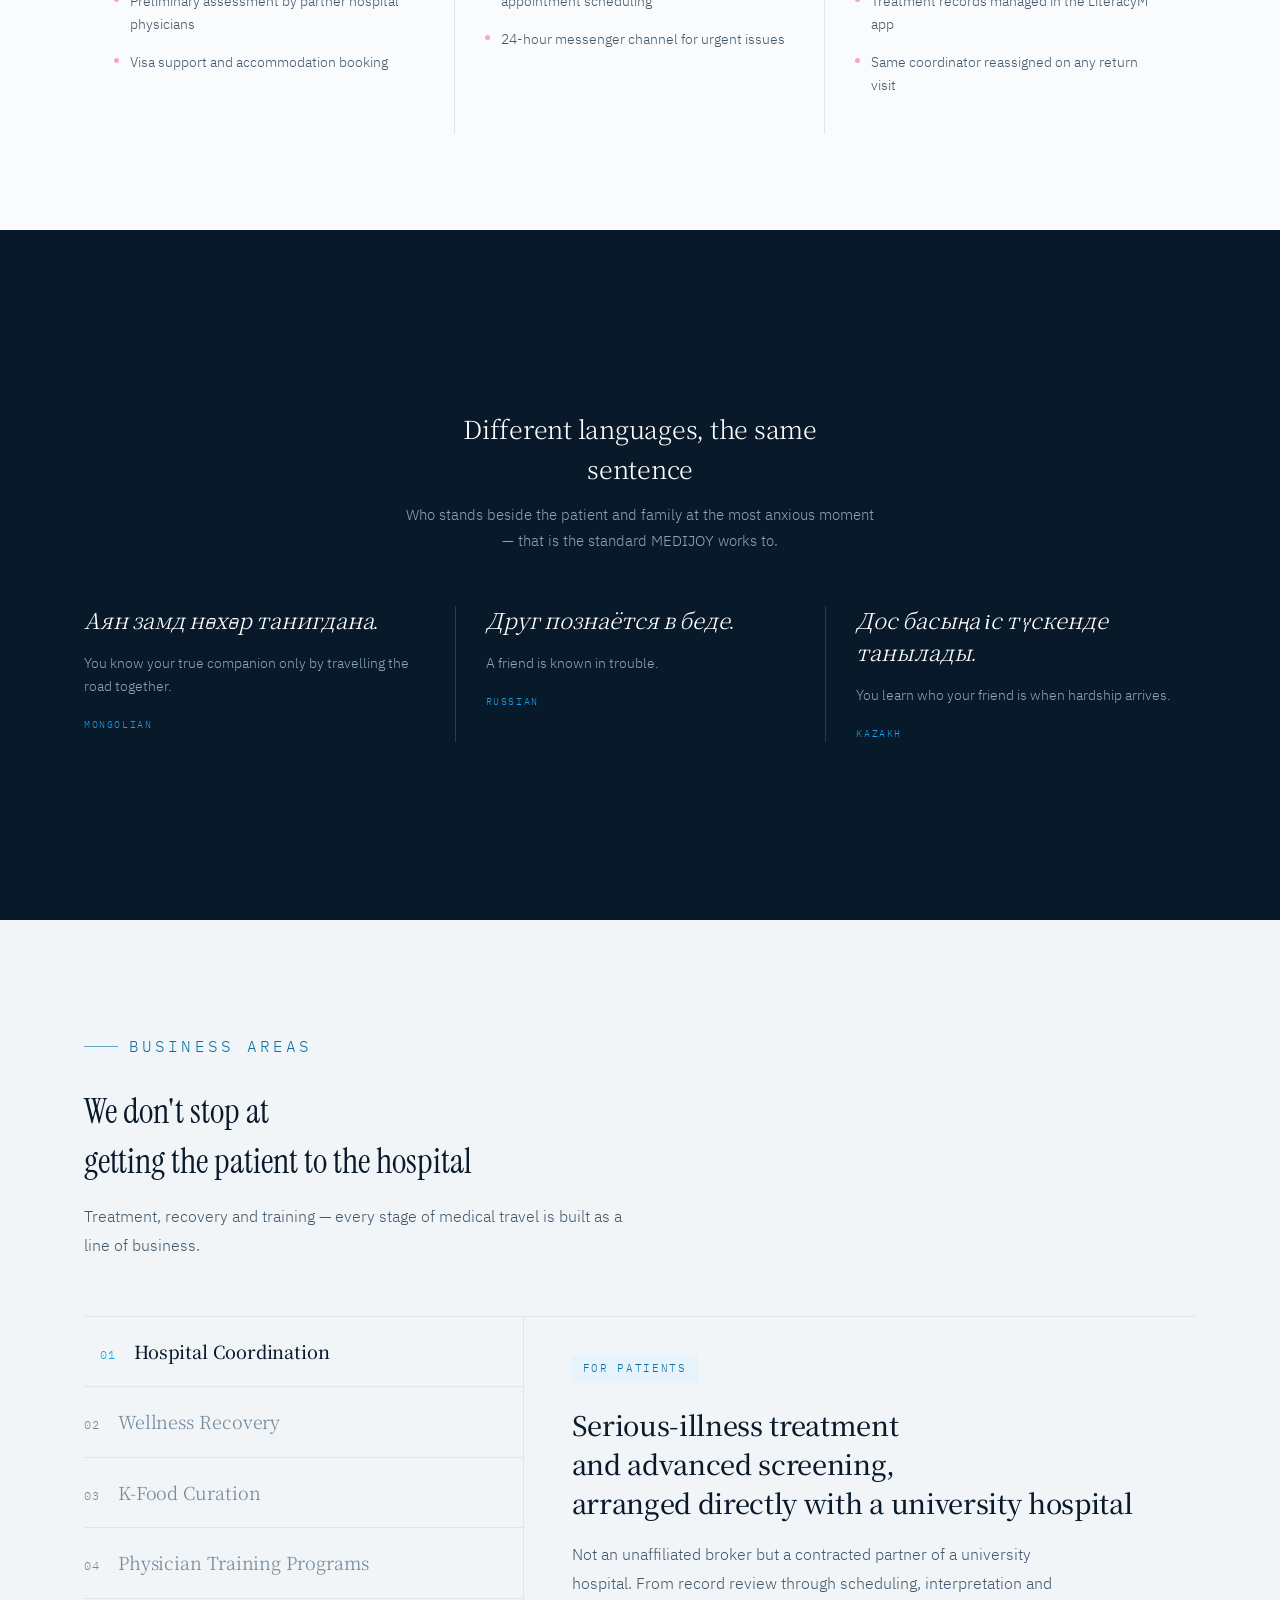
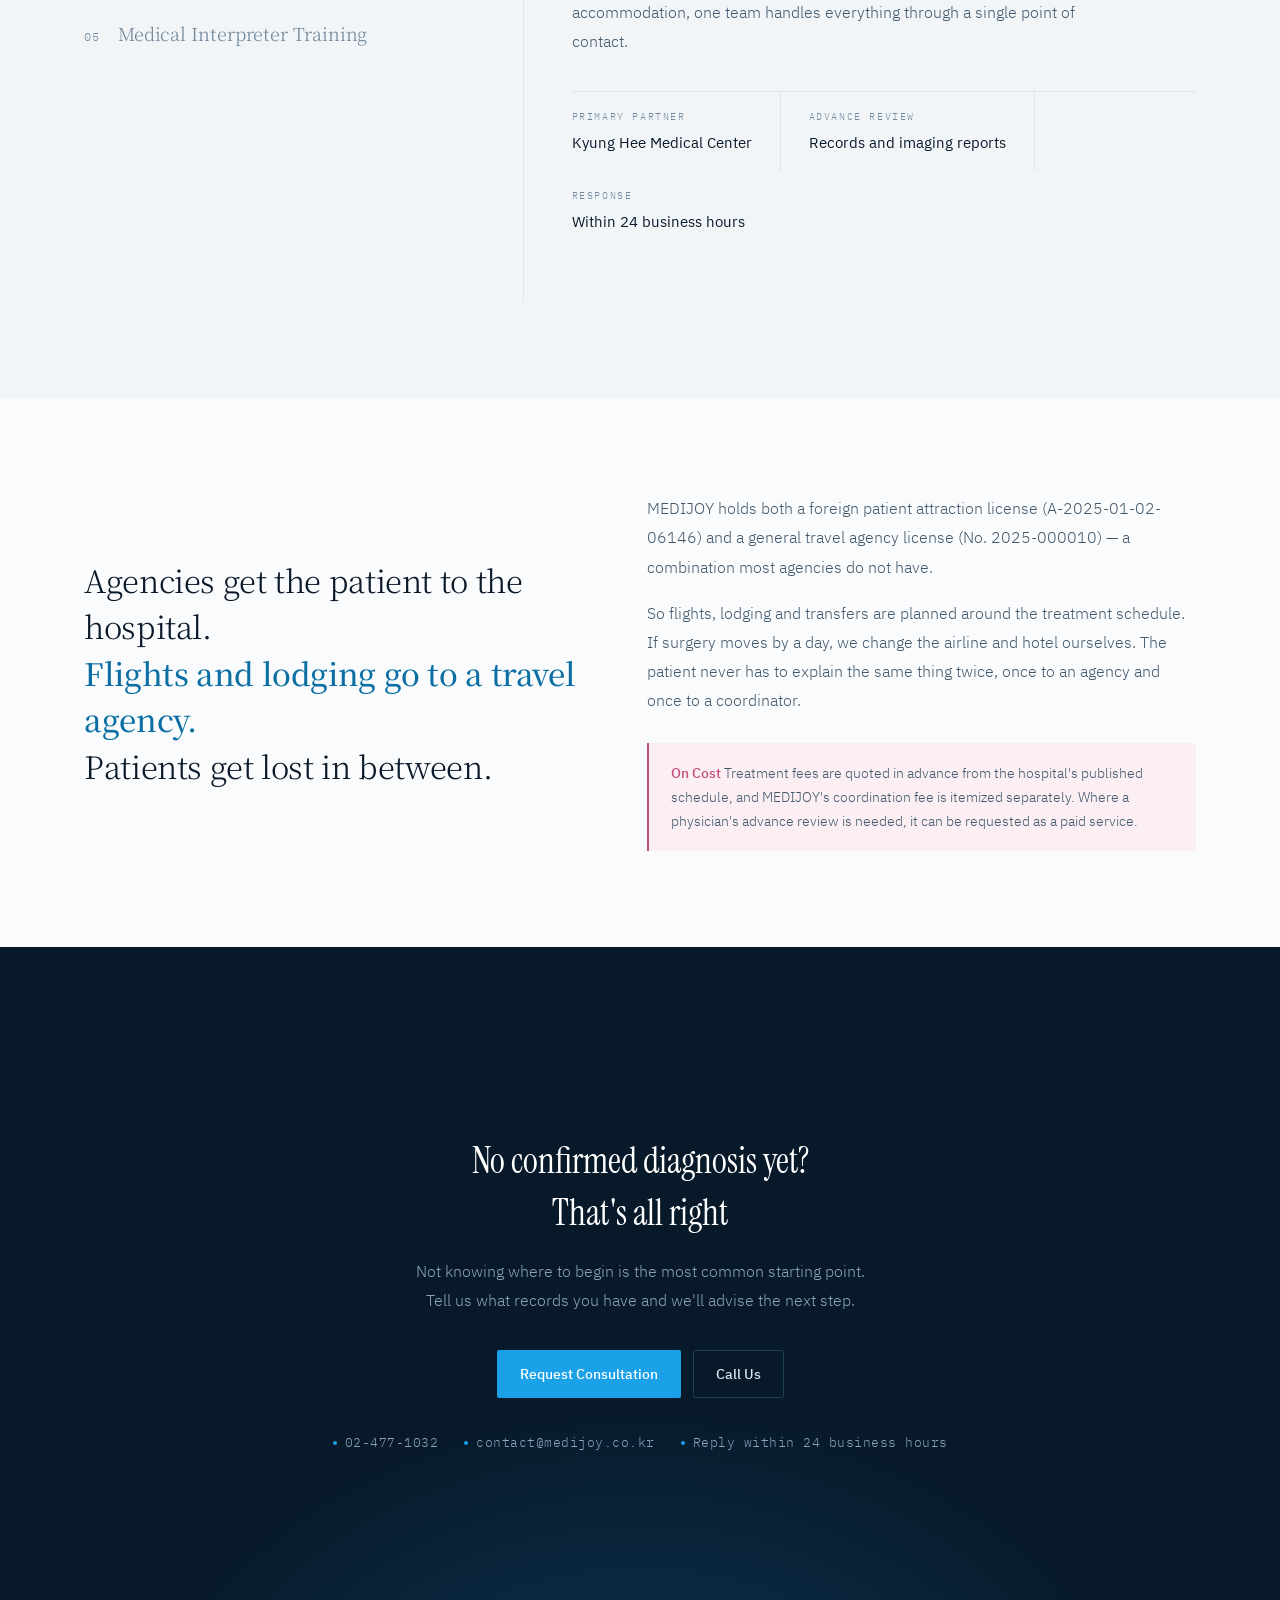
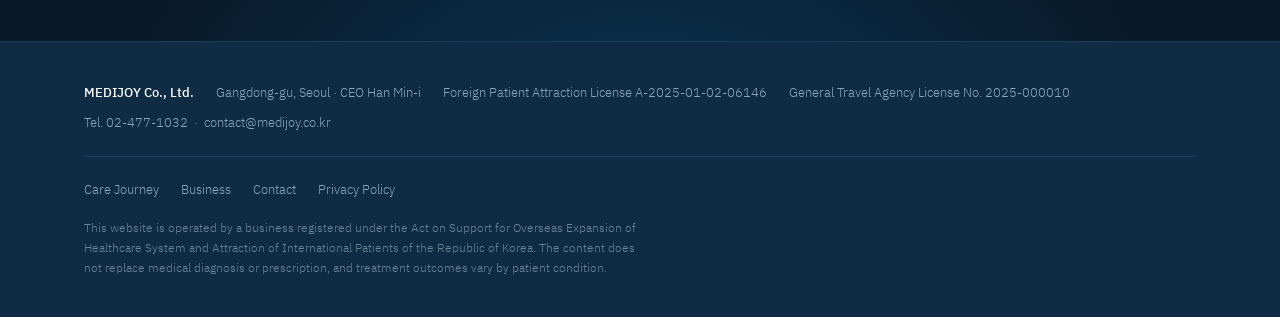
==== commit 767e8e46: "Add files via upload" ====
--- a/index.html
+++ b/index.html
@@ -3,53 +3,33 @@
 <head>
 <meta charset="utf-8">
 <meta name="viewport" content="width=device-width, initial-scale=1">
-<title>메디조이 MEDIJOY | 외국인환자 유치 · 의료 코디네이션</title>
-<meta name="description" content="경희의료원 공식 글로벌 파트너, KHIDI 프로젝트 공식 수행 기업. 몽골·CIS 중증 환자의 한국 치료를 출국 전부터 귀국 후까지 책임지는 외국인환자 유치업 등록기관 메디조이.">
-<meta name="keywords" content="외국인환자유치, 의료관광, 몽골 환자, 경희의료원, 의료 코디네이션, 메디조이, MEDIJOY">
+<title>메디조이 MEDIJOY | 글로벌 환자 의료 코디네이션</title>
+<meta name="description" content="외국인환자 유치업과 종합여행업을 함께 등록한 사업자. 진료 예약부터 통역·비자·항공·숙소·귀국 후 관리까지 한 팀이 담당합니다. Tel 02-477-1032">
 <link rel="canonical" href="https://medijoy.co.kr/">
 <meta property="og:type" content="website">
 <meta property="og:site_name" content="메디조이 MEDIJOY">
-<meta property="og:title" content="메디조이 MEDIJOY | 외국인환자 유치 · 의료 코디네이션">
-<meta property="og:description" content="글로벌 환자와 대한민국 대학병원을 잇는 신뢰의 가교. 출국 준비부터 귀국 후 사후관리까지 하나의 팀이 책임집니다.">
+<meta property="og:title" content="메디조이 MEDIJOY | 글로벌 환자 의료 코디네이션">
+<meta property="og:description" content="750km에서 9,600km, 어디서 오셨든 필요한 건 병원 하나가 아닙니다.">
 <meta property="og:url" content="https://medijoy.co.kr/">
-<meta property="og:locale" content="ko_KR">
 <link rel="preconnect" href="https://fonts.googleapis.com">
 <link rel="preconnect" href="https://fonts.gstatic.com" crossorigin>
-<link rel="stylesheet" href="https://fonts.googleapis.com/css2?family=IBM+Plex+Sans+KR:wght@300;400;500;600;700&family=IBM+Plex+Sans:wght@400;500;600;700&family=IBM+Plex+Serif:ital,wght@0,400;0,500;1,400&family=Noto+Sans+SC:wght@300;400;500;700&display=swap">
+<link rel="stylesheet" href="https://fonts.googleapis.com/css2?family=Noto+Serif+KR:wght@300;500&family=Noto+Sans+SC:wght@300;400;500&family=Noto+Serif+SC:wght@400;500&family=Instrument+Serif:ital@0;1&family=IBM+Plex+Sans+KR:wght@300;400;500;600&family=IBM+Plex+Mono:wght@400;500&display=swap">
 <link rel="stylesheet" href="style.css">
-<script type="application/ld+json">
-{
-  "@context":"https://schema.org",
-  "@type":"MedicalBusiness",
-  "name":"메디조이",
-  "alternateName":"MEDIJOY",
-  "url":"https://medijoy.co.kr/",
-  "email":"contact@medijoy.co.kr",
-  "telephone":"+82-2-477-1032",
-  "address":{
-    "@type":"PostalAddress",
-    "streetAddress":"올림픽로78길 30, 상가동 B108-34호",
-    "addressLocality":"강동구",
-    "addressRegion":"서울특별시",
-    "addressCountry":"KR"
-  },
-  "description":"외국인환자 유치업 등록기관. 몽골·CIS 환자의 한국 대학병원 치료 연계 및 귀국 후 사후관리."
-}
-</script>
 </head>
 <body>
 
 <div class="util">
   <div class="wrap">
     <div class="util-reg">
-      <svg width="13" height="13" viewBox="0 0 16 16" fill="none" aria-hidden="true"><path d="M8 1.5 2.5 4v4c0 3.2 2.3 5.7 5.5 6.5 3.2-.8 5.5-3.3 5.5-6.5V4L8 1.5Z" stroke="#7FA8C4" stroke-width="1.3" stroke-linejoin="round"/></svg>
-      <span data-i18n="util.reg"></span> <b data-i18n="util.regno"></b>
+      <svg width="12" height="12" viewBox="0 0 16 16" fill="none" aria-hidden="true"><path d="M8 1.5 2.5 4v4c0 3.2 2.3 5.7 5.5 6.5 3.2-.8 5.5-3.3 5.5-6.5V4L8 1.5Z" stroke="#7FA8C4" stroke-width="1.3" stroke-linejoin="round"/></svg>
+      <span data-i18n="util.reg"></span> <b>A-2025-01-02-06146</b>
     </div>
     <div class="langs" role="group" aria-label="Language">
       <button type="button" data-lang="ko">한국어</button>
+      <button type="button" data-lang="ru">Русский</button>
+      <button type="button" data-lang="zh">中文</button>
       <button type="button" data-lang="mn">Монгол</button>
-      <button type="button" data-lang="zh">中文</button>
-      <button type="button" data-lang="en">English</button>
+      <button type="button" data-lang="en">EN</button>
     </div>
   </div>
 </div>
@@ -57,186 +37,254 @@
 <header class="site">
   <div class="wrap">
     <a class="brand" href="index.html">
-      <svg class="mark" viewBox="0 0 108 80" aria-hidden="true" focusable="false"><circle cx="21" cy="15" r="15" fill="#F4A8C4"/><circle cx="59" cy="12.5" r="15" fill="#1BA1E8"/><path d="M14 28h42v28H14a14 14 0 0 1 0-28Z" fill="#F4A8C4"/><path d="M56 28h26v28H56Z" fill="#1BA1E8"/><path d="M82 28h12a14 14 0 0 1 0 28H82Z" fill="#EAD9D2"/><rect x="28" y="56" width="28" height="24" fill="#1BA1E8"/><rect x="56" y="56" width="26" height="24" fill="#EAD9D2"/></svg>
+      <svg class="mark" viewBox="0 0 108 80" aria-hidden="true"><circle cx="21" cy="15" r="15" fill="#F4A8C4"/><circle cx="59" cy="12.5" r="15" fill="#1BA1E8"/><path d="M14 28h42v28H14a14 14 0 0 1 0-28Z" fill="#F4A8C4"/><path d="M56 28h26v28H56Z" fill="#1BA1E8"/><path d="M82 28h12a14 14 0 0 1 0 28H82Z" fill="#EAD9D2"/><rect x="28" y="56" width="28" height="24" fill="#1BA1E8"/><rect x="56" y="56" width="26" height="24" fill="#EAD9D2"/></svg>
       <span class="wordmark">MEDI<em>JOY</em></span>
     </a>
     <button class="navtoggle" type="button" aria-expanded="false" aria-label="Menu">☰</button>
     <nav class="main">
-      <a href="about.html" data-i18n="nav.about"></a>
-      <a href="service.html" data-i18n="nav.service"></a>
-      <a href="care.html" data-i18n="nav.care"></a>
+      <a href="#journey" data-i18n="nav.journey"></a>
+      <a href="#biz" data-i18n="nav.biz"></a>
+      <a href="#diff" data-i18n="nav.diff"></a>
       <a href="contact.html" data-i18n="nav.contact"></a>
     </nav>
     <a class="btn btn-primary" href="contact.html" data-i18n="nav.cta"></a>
   </div>
 </header>
 
-<main>
-  <section class="hero">
-    <div class="wrap">
-      <div>
-        <p class="eyebrow" data-i18n="hero.eyebrow"></p>
-        <h1 data-i18n-html="hero.title"></h1>
-        <p class="hero-sub" data-i18n="hero.sub"></p>
-        <div class="hero-cta">
-          <a class="btn btn-primary" href="contact.html" data-i18n="hero.cta1"></a>
-          <a class="btn btn-ghost" href="service.html" data-i18n="hero.cta2"></a>
-        </div>
-        <blockquote class="proverb">
-          <em>Аян замд нөхөр танигдана.</em>
-          <small data-i18n="hero.proverb"></small>
-        </blockquote>
-      </div>
-
-      <div class="creds">
-        <div class="cred">
-          <svg width="18" height="18" viewBox="0 0 20 20" fill="none" aria-hidden="true"><path d="M3 17h14M4.5 17V7l5.5-3.5L15.5 7v10M8 17v-4h4v4" stroke="currentColor" stroke-width="1.4" stroke-linecap="round" stroke-linejoin="round" style="color:var(--blue)"/></svg>
-          <div><b data-i18n="cred.1.t"></b><span data-i18n="cred.1.d"></span></div>
-        </div>
-        <div class="cred">
-          <svg width="18" height="18" viewBox="0 0 20 20" fill="none" aria-hidden="true"><circle cx="10" cy="8" r="4.5" stroke="currentColor" stroke-width="1.4" style="color:var(--pink)"/><path d="M7 12.2 6 18l4-2 4 2-1-5.8" stroke="currentColor" stroke-width="1.4" stroke-linejoin="round" style="color:var(--pink)"/></svg>
-          <div><b data-i18n="cred.2.t"></b><span data-i18n="cred.2.d"></span></div>
-        </div>
-        <div class="cred">
-          <svg width="18" height="18" viewBox="0 0 20 20" fill="none" aria-hidden="true"><path d="M2.5 10.5h15M10 2.5c2 2.2 3 4.8 3 7.5s-1 5.3-3 7.5c-2-2.2-3-4.8-3-7.5s1-5.3 3-7.5Z" stroke="currentColor" stroke-width="1.3" style="color:var(--ink-3)"/><circle cx="10" cy="10" r="7.5" stroke="currentColor" stroke-width="1.3" style="color:var(--ink-3)"/></svg>
-          <div><b data-i18n="cred.3.t"></b><span data-i18n="cred.3.d"></span></div>
-        </div>
-      </div>
-    </div>
-  </section>
-
-  <section class="alt">
-    <div class="wrap">
-      <div class="sec-head">
-        <p class="eyebrow" data-i18n="biz.eyebrow"></p>
-        <h2 data-i18n="biz.title"></h2>
-        <p data-i18n="biz.sub"></p>
-      </div>
-
-      <div class="bizgroup">
-        <p class="grouplabel" data-i18n="biz.1.tag"></p>
-        <div class="bizgrid">
-          <article class="bizcard">
-            <span class="num">01</span>
-            <h3 data-i18n="biz.1.t"></h3>
-            <p data-i18n="biz.1.d"></p>
-          </article>
-          <article class="bizcard">
-            <span class="num">02</span>
-            <h3 data-i18n="biz.2.t"></h3>
-            <p data-i18n="biz.2.d"></p>
-          </article>
-          <article class="bizcard">
-            <span class="num">03</span>
-            <h3 data-i18n="biz.3.t"></h3>
-            <p data-i18n="biz.3.d"></p>
-          </article>
-        </div>
-      </div>
-
-      <div class="bizgroup partner">
-        <p class="grouplabel" data-i18n="biz.4.tag"></p>
-        <div class="bizgrid two">
-          <article class="bizcard">
-            <span class="num">04</span>
-            <h3 data-i18n="biz.4.t"></h3>
-            <p data-i18n="biz.4.d"></p>
-          </article>
-          <article class="bizcard">
-            <span class="num">05</span>
-            <h3 data-i18n="biz.5.t"></h3>
-            <p data-i18n="biz.5.d"></p>
-          </article>
-        </div>
-      </div>
-    </div>
-  </section>
-
-  <section>
-    <div class="wrap">
-      <div class="sec-head">
-        <p class="eyebrow" data-i18n="why.eyebrow"></p>
-        <h2 data-i18n="why.title"></h2>
-      </div>
-      <div class="grid3">
-        <div class="card">
-          <h3 data-i18n="why.1.t"></h3>
-          <p class="lead" data-i18n="why.1.l"></p>
-          <p data-i18n="why.1.d"></p>
-        </div>
-        <div class="card">
-          <h3 data-i18n="why.2.t"></h3>
-          <p class="lead" data-i18n="why.2.l"></p>
-          <p data-i18n="why.2.d"></p>
-        </div>
-        <div class="card">
-          <h3 data-i18n="why.3.t"></h3>
-          <p class="lead" data-i18n="why.3.l"></p>
-          <p data-i18n="why.3.d"></p>
-        </div>
-      </div>
-    </div>
-  </section>
-
-  <section class="alt">
-    <div class="wrap">
-      <div class="sec-head">
-        <p class="eyebrow" data-i18n="home.j.eyebrow"></p>
-        <h2 data-i18n="home.j.title"></h2>
-        <p data-i18n="home.j.sub"></p>
-      </div>
-      <div class="journey">
-        <div class="stage">
-          <div class="stage-top"><h3 data-i18n="j1.title"></h3><span class="when" data-i18n="j1.when"></span></div>
-          <ul>
-            <li><b data-i18n="j1.a.t"></b><span data-i18n="j1.a.d"></span></li>
-            <li><b data-i18n="j1.b.t"></b><span data-i18n="j1.b.d"></span></li>
-            <li><b data-i18n="j1.c.t"></b><span data-i18n="j1.c.d"></span></li>
-          </ul>
-        </div>
-        <div class="stage">
-          <div class="stage-top"><h3 data-i18n="j2.title"></h3><span class="when" data-i18n="j2.when"></span></div>
-          <ul>
-            <li><b data-i18n="j2.a.t"></b><span data-i18n="j2.a.d"></span></li>
-            <li><b data-i18n="j2.b.t"></b><span data-i18n="j2.b.d"></span></li>
-            <li><b data-i18n="j2.c.t"></b><span data-i18n="j2.c.d"></span></li>
-          </ul>
-        </div>
-        <div class="stage">
-          <div class="stage-top"><h3 data-i18n="j3.title"></h3><span class="when" data-i18n="j3.when"></span></div>
-          <ul>
-            <li><b data-i18n="j3.a.t"></b><span data-i18n="j3.a.d"></span></li>
-            <li><b data-i18n="j3.b.t"></b><span data-i18n="j3.b.d"></span></li>
-          </ul>
-        </div>
-      </div>
-      <p style="margin-top:20px"><a class="btn btn-ghost" href="service.html" data-i18n="home.j.more"></a></p>
-    </div>
-  </section>
-
-  <section class="closing">
-    <div class="wrap">
-      <h2 data-i18n="close.title"></h2>
-      <p data-i18n="close.sub"></p>
-      <a class="btn btn-primary" href="contact.html" data-i18n="close.cta"></a>
-    </div>
-  </section>
-</main>
+<section class="hero" id="top" style="padding:0">
+  <div class="wrap">
+    <div>
+      <p class="eyebrow" data-i18n="hero.eyebrow"></p>
+      <h1 data-i18n-html="hero.h1"></h1>
+      <p class="hero-lead" data-i18n="hero.lead"></p>
+      <div class="hero-cta">
+        <a class="btn btn-primary" href="contact.html" data-i18n="hero.cta1"></a>
+        <a class="btn btn-ghost" href="#journey" data-i18n="hero.cta2"></a>
+      </div>
+    </div>
+
+    <svg class="route" viewBox="0 0 640 470" role="img" aria-label="Moscow, Tashkent, Ulaanbaatar, Beijing, Vladivostok, Los Angeles to Seoul">
+      <defs>
+        <marker id="ah" viewBox="0 0 10 10" refX="8.5" refY="5" markerWidth="5.5" markerHeight="5.5" orient="auto-start-reverse"><path d="M0 1.2 L9 5 L0 8.8 Z" fill="#1BA1E8"/></marker>
+        <marker id="ahp" viewBox="0 0 10 10" refX="8.5" refY="5" markerWidth="5.5" markerHeight="5.5" orient="auto-start-reverse"><path d="M0 1.2 L9 5 L0 8.8 Z" fill="#F4A8C4"/></marker>
+      </defs>
+      <g class="grid-l">
+        <path d="M34 70h578M34 150h578M34 230h578M34 310h578M34 390h578"/>
+        <path d="M130 38v394M230 38v394M330 38v394M430 38v394M530 38v394"/>
+      </g>
+      <path class="arc a1" style="--len:420" marker-end="url(#ah)" d="M62 82 C 160 50, 270 128, 340 238"/>
+      <path class="arc p a2" style="--len:360" marker-end="url(#ahp)" d="M64 188 C 150 174, 250 198, 337 244"/>
+      <path class="arc a3" style="--len:300" marker-end="url(#ah)" d="M112 302 C 190 312, 280 292, 339 262"/>
+      <path class="arc p a4" style="--len:320" marker-end="url(#ahp)" d="M152 398 C 224 414, 314 340, 344 268"/>
+      <path class="arc a5" style="--len:230" marker-end="url(#ah)" d="M452 80 C 472 134, 420 204, 363 240"/>
+      <path class="arc p a6" style="--len:280" marker-end="url(#ahp)" d="M578 204 C 520 180, 430 200, 368 248"/>
+
+      <circle class="pulse" cx="352" cy="252" r="26" fill="#1BA1E8"/>
+      <circle cx="352" cy="252" r="9" fill="#1BA1E8"/>
+      <circle class="node" cx="352" cy="252" r="3.6"/>
+      <text class="seoul" x="352" y="312" text-anchor="middle">SEOUL</text>
+      <text class="seoul-sub" x="352" y="331" text-anchor="middle" data-i18n="route.seoul"></text>
+
+      <circle class="origin" cx="62" cy="82" r="4"/>
+      <text class="city" x="46" y="64">Москва</text>
+      <text class="dist" x="46" y="104"><tspan data-i18n="route.approx"></tspan> 6,600 KM</text>
+
+      <circle class="origin" cx="64" cy="188" r="4"/>
+      <text class="city" x="48" y="170">Ташкент</text>
+      <text class="dist" x="48" y="210"><tspan data-i18n="route.approx"></tspan> 5,000 KM</text>
+
+      <circle class="origin" cx="112" cy="302" r="4"/>
+      <text class="city" x="96" y="284">Улаанбаатар</text>
+      <text class="dist" x="96" y="324"><tspan data-i18n="route.approx"></tspan> 2,000 KM</text>
+
+      <circle class="origin" cx="152" cy="398" r="4"/>
+      <text class="city" x="136" y="380">北京</text>
+      <text class="dist" x="136" y="420"><tspan data-i18n="route.approx"></tspan> 950 KM</text>
+
+      <circle class="origin" cx="452" cy="80" r="4"/>
+      <text class="city" x="452" y="60" text-anchor="middle">Владивосток</text>
+      <text class="dist" x="452" y="102" text-anchor="middle"><tspan data-i18n="route.approx"></tspan> 750 KM</text>
+
+      <circle class="origin" cx="578" cy="204" r="4"/>
+      <text class="city" x="596" y="186" text-anchor="end">Los Angeles</text>
+      <text class="dist" x="596" y="226" text-anchor="end"><tspan data-i18n="route.approx"></tspan> 9,600 KM</text>
+    </svg>
+  </div>
+</section>
+
+<div class="creds">
+  <dl class="wrap">
+    <div class="cred"><dt data-i18n="cred.1.t"></dt><dd data-i18n="cred.1.d"></dd></div>
+    <div class="cred"><dt data-i18n="cred.2.t"></dt><dd data-i18n="cred.2.d"></dd></div>
+    <div class="cred"><dt data-i18n="cred.3.t"></dt><dd data-i18n-html="cred.3.d"></dd></div>
+    <div class="cred"><dt data-i18n="cred.4.t"></dt><dd data-i18n="cred.4.d"></dd></div>
+  </dl>
+</div>
+
+<section id="journey">
+  <div class="wrap">
+    <div class="sec-head">
+      <p class="eyebrow">The Patient Journey</p>
+      <h2 data-i18n-html="journey.title"></h2>
+      <p data-i18n="journey.sub"></p>
+    </div>
+    <div class="journey">
+      <div class="stage">
+        <span class="stage-n">01</span>
+        <h3 data-i18n="j1.t"></h3>
+        <span class="when">Before Arrival</span>
+        <ul><li data-i18n="j1.a"></li><li data-i18n="j1.b"></li><li data-i18n="j1.c"></li></ul>
+      </div>
+      <div class="stage">
+        <span class="stage-n">02</span>
+        <h3 data-i18n="j2.t"></h3>
+        <span class="when">In Korea</span>
+        <ul><li data-i18n="j2.a"></li><li data-i18n="j2.b"></li><li data-i18n="j2.c"></li></ul>
+      </div>
+      <div class="stage">
+        <span class="stage-n">03</span>
+        <h3 data-i18n="j3.t"></h3>
+        <span class="when">After Return</span>
+        <ul><li data-i18n="j3.a"></li><li data-i18n="j3.b"></li><li data-i18n="j3.c"></li></ul>
+      </div>
+    </div>
+  </div>
+</section>
+
+<section class="proverb">
+  <div class="wrap">
+    <p class="lead" data-i18n="prov.lead"></p>
+    <p class="sub" data-i18n="prov.sub"></p>
+    <div class="sayings">
+      <div class="saying">
+        <p class="orig">Аян замд нөхөр танигдана.</p>
+        <p class="ko" data-i18n="prov.1"></p>
+        <p class="src">Mongolian</p>
+      </div>
+      <div class="saying">
+        <p class="orig">Друг познаётся в беде.</p>
+        <p class="ko" data-i18n="prov.2"></p>
+        <p class="src">Russian</p>
+      </div>
+      <div class="saying">
+        <p class="orig">Дос басыңа іс түскенде танылады.</p>
+        <p class="ko" data-i18n="prov.3"></p>
+        <p class="src">Kazakh</p>
+      </div>
+    </div>
+  </div>
+</section>
+
+<section class="alt" id="biz">
+  <div class="wrap">
+    <div class="sec-head">
+      <p class="eyebrow">Business Areas</p>
+      <h2 data-i18n-html="biz.title"></h2>
+      <p data-i18n="biz.sub"></p>
+    </div>
+    <div class="biz">
+      <div class="biz-list" role="tablist" aria-label="Business areas">
+        <button class="biz-item" role="tab" id="tab-1" aria-controls="p-1" aria-selected="true"><span class="n">01</span><span class="t" data-i18n="biz.1.t"></span></button>
+        <button class="biz-item" role="tab" id="tab-2" aria-controls="p-2" aria-selected="false"><span class="n">02</span><span class="t" data-i18n="biz.2.t"></span></button>
+        <button class="biz-item" role="tab" id="tab-3" aria-controls="p-3" aria-selected="false"><span class="n">03</span><span class="t" data-i18n="biz.3.t"></span></button>
+        <button class="biz-item" role="tab" id="tab-4" aria-controls="p-4" aria-selected="false"><span class="n">04</span><span class="t" data-i18n="biz.4.t"></span></button>
+        <button class="biz-item" role="tab" id="tab-5" aria-controls="p-5" aria-selected="false"><span class="n">05</span><span class="t" data-i18n="biz.5.t"></span></button>
+      </div>
+
+      <div class="biz-panel" role="tabpanel" id="p-1" aria-labelledby="tab-1">
+        <span class="biz-tag" data-i18n="tag.patient"></span>
+        <h3 data-i18n-html="p1.h"></h3>
+        <p class="desc" data-i18n="p1.d"></p>
+        <dl class="biz-facts">
+          <div><dt data-i18n="p1.f1t"></dt><dd data-i18n="p1.f1d"></dd></div>
+          <div><dt data-i18n="p1.f2t"></dt><dd data-i18n="p1.f2d"></dd></div>
+          <div><dt data-i18n="p1.f3t"></dt><dd data-i18n="p1.f3d"></dd></div>
+        </dl>
+      </div>
+
+      <div class="biz-panel" role="tabpanel" id="p-2" aria-labelledby="tab-2" hidden>
+        <span class="biz-tag" data-i18n="tag.patient"></span>
+        <h3 data-i18n-html="p2.h"></h3>
+        <p class="desc" data-i18n="p2.d"></p>
+        <dl class="biz-facts">
+          <div><dt data-i18n="p2.f1t"></dt><dd>제2025-000010호</dd></div>
+          <div><dt data-i18n="p2.f2t"></dt><dd data-i18n="p2.f2d"></dd></div>
+        </dl>
+      </div>
+
+      <div class="biz-panel" role="tabpanel" id="p-3" aria-labelledby="tab-3" hidden>
+        <span class="biz-tag" data-i18n="tag.patient"></span>
+        <h3 data-i18n-html="p3.h"></h3>
+        <p class="desc" data-i18n="p3.d"></p>
+        <dl class="biz-facts">
+          <div><dt data-i18n="p3.f1t"></dt><dd data-i18n="p3.f1d"></dd></div>
+          <div><dt data-i18n="p3.f2t"></dt><dd data-i18n="p3.f2d"></dd></div>
+        </dl>
+      </div>
+
+      <div class="biz-panel" role="tabpanel" id="p-4" aria-labelledby="tab-4" hidden>
+        <span class="biz-tag" data-i18n="tag.partner"></span>
+        <h3 data-i18n-html="p4.h"></h3>
+        <p class="desc" data-i18n="p4.d"></p>
+        <dl class="biz-facts">
+          <div><dt data-i18n="p4.f1t"></dt><dd data-i18n="p4.f1d"></dd></div>
+          <div><dt data-i18n="p4.f2t"></dt><dd data-i18n="p4.f2d"></dd></div>
+        </dl>
+      </div>
+
+      <div class="biz-panel" role="tabpanel" id="p-5" aria-labelledby="tab-5" hidden>
+        <span class="biz-tag" data-i18n="tag.partner"></span>
+        <h3 data-i18n-html="p5.h"></h3>
+        <p class="desc" data-i18n="p5.d"></p>
+        <dl class="biz-facts">
+          <div><dt data-i18n="p5.f1t"></dt><dd data-i18n="p5.f1d"></dd></div>
+          <div><dt data-i18n="p5.f2t"></dt><dd data-i18n="p5.f2d"></dd></div>
+        </dl>
+      </div>
+    </div>
+  </div>
+</section>
+
+<section class="diff" id="diff">
+  <div class="wrap">
+    <p class="diff-quote" data-i18n-html="diff.quote"></p>
+    <div class="diff-body">
+      <p data-i18n="diff.p1"></p>
+      <p data-i18n="diff.p2"></p>
+      <div class="diff-note"><b data-i18n="diff.note.t"></b> <span data-i18n="diff.note.d"></span></div>
+    </div>
+  </div>
+</section>
+
+<section class="closing" id="contact">
+  <div class="wrap">
+    <h2 data-i18n-html="close.title"></h2>
+    <p data-i18n-html="close.sub"></p>
+    <div class="row">
+      <a class="btn btn-primary" href="contact.html" data-i18n="close.cta1"></a>
+      <a class="btn btn-ghost" href="tel:+82-2-477-1032" data-i18n="close.cta2"></a>
+    </div>
+    <div class="direct">
+      <span><i></i>02-477-1032</span>
+      <span><i></i>contact@medijoy.co.kr</span>
+      <span><i></i><span data-i18n="close.sla"></span></span>
+    </div>
+  </div>
+</section>
 
 <footer>
   <div class="wrap">
     <div class="legal">
       <span class="co" data-i18n="ft.co"></span>
       <span data-i18n="ft.addr"></span>
-      <span data-i18n="ft.biz"></span>
       <span data-i18n="ft.reg"></span>
       <span data-i18n="ft.tour"></span>
       <span>Tel. 02-477-1032 &nbsp;·&nbsp; contact@medijoy.co.kr</span>
     </div>
     <div class="footlinks">
-      <a href="about.html" data-i18n="ft.about"></a>
-      <a href="service.html" data-i18n="ft.service"></a>
-      <a href="contact.html" data-i18n="ft.contact"></a>
+      <a href="#journey" data-i18n="nav.journey"></a>
+      <a href="#biz" data-i18n="nav.biz"></a>
+      <a href="contact.html" data-i18n="nav.contact"></a>
       <a href="privacy.html" data-i18n="ft.privacy"></a>
     </div>
     <p class="disclaimer" data-i18n="ft.disclaimer"></p>
@@ -244,5 +292,42 @@
 </footer>
 
 <script src="app.js"></script>
+<script>
+(function(){
+  var tabs = [].slice.call(document.querySelectorAll('.biz-item'));
+  function select(i){
+    tabs.forEach(function(t,j){
+      var on = i===j;
+      t.setAttribute('aria-selected', String(on));
+      document.getElementById(t.getAttribute('aria-controls')).hidden = !on;
+    });
+  }
+  tabs.forEach(function(t,i){
+    t.addEventListener('click', function(){ select(i); });
+    t.addEventListener('keydown', function(e){
+      var d = (e.key==='ArrowDown'||e.key==='ArrowRight') ? 1 : ((e.key==='ArrowUp'||e.key==='ArrowLeft') ? -1 : 0);
+      if(!d) return;
+      e.preventDefault();
+      var n = (i+d+tabs.length)%tabs.length;
+      tabs[n].focus(); select(n);
+    });
+  });
+  var tgl = document.querySelector('.navtoggle'), nav = document.querySelector('nav.main');
+  if(tgl && nav){
+    tgl.addEventListener('click', function(){
+      var open = tgl.getAttribute('aria-expanded')==='true';
+      tgl.setAttribute('aria-expanded', String(!open));
+      nav.style.display = open ? '' : 'flex';
+      nav.style.flexDirection = 'column';
+      nav.style.position = 'absolute';
+      nav.style.top = '70px'; nav.style.left = '0'; nav.style.right = '0';
+      nav.style.background = '#08192A';
+      nav.style.padding = '18px 24px';
+      nav.style.borderBottom = '1px solid #1E3D57';
+      nav.style.gap = '14px';
+    });
+  }
+})();
+</script>
 </body>
 </html>
--- a/style.css
+++ b/style.css
@@ -1,338 +1,373 @@
-/* MEDIJOY — common stylesheet */
-
 :root{
-  --ground:#ffffff;
-  --surface:#F1F5F8;
-  --surface-2:#E7EEF3;
-  --line:#D8E2EA;
-  --ink:#101F33;
-  --ink-2:#43596E;
-  --ink-3:#6C8299;
-  /* brand — from the MEDIJOY wordmark: MEDI blue, JOY pink */
-  --blue:#0B7BB0;          /* interactive: buttons, links (AA on white) */
-  --blue-bright:#1BA1E8;   /* logo / graphics */
-  --blue-soft:#E7F3FA;
-  --pink:#C95183;          /* accent text (AA on white) */
-  --pink-bright:#F2A3C0;   /* logo / graphics */
-  --pink-soft:#FCEEF4;
-  --blush:#E0C9C1;
-  --navy-deep:#0D2233;
-  --focus:#1BA1E8;
-  --maxw:1140px;
-}
-@media (prefers-color-scheme: dark){
+  --ground:#FAFBFC; --surface:#F1F5F8; --surface-2:#E9F0F5; --line:#DCE6ED;
+  --ink:#0A1A2B; --ink-2:#41586C; --ink-3:#73889A;
+  --blue:#0B6FA4; --blue-bright:#1BA1E8; --blue-soft:#E7F3FA;
+  --pink:#C14E7C; --pink-bright:#F4A8C4; --pink-soft:#FBEFF4;
+  --sand:#E8D5CC;
+  --night:#08192A; --night-2:#102B44; --night-line:#1E3D57; --night-ink:#D9E6EF; --night-ink-2:#8BA6BC;
+  --maxw:1160px;
+  --serif:"Noto Serif KR",-apple-system,"Apple SD Gothic Neo",serif;
+  --display:"Instrument Serif","Noto Serif KR",Georgia,serif;
+  --sans:"IBM Plex Sans KR","IBM Plex Sans",-apple-system,"Apple SD Gothic Neo",system-ui,sans-serif;
+  --mono:"IBM Plex Mono",ui-monospace,SFMono-Regular,Menlo,monospace;
+}
+@media (prefers-color-scheme:dark){
   :root:not([data-theme="light"]){
-    --ground:#0B1622; --surface:#112637; --surface-2:#173246; --line:#24455E;
-    --ink:#E7EFF5; --ink-2:#A9BECF; --ink-3:#7B93A8;
-    --blue:#5CC0F0; --blue-bright:#4FB8EC; --blue-soft:#10283A;
-    --pink:#F2A3C0; --pink-bright:#F2A3C0; --pink-soft:#2E1A22;
-    --blush:#D8C3BA; --navy-deep:#061219; --focus:#6FD0FF;
+    --ground:#0A1621; --surface:#10212E; --surface-2:#162C3C; --line:#1F3547;
+    --ink:#E6EEF4; --ink-2:#A6BCCB; --ink-3:#77909F;
+    --blue:#54B8ED; --blue-soft:#12293A; --pink:#F09DBC; --pink-soft:#2A1A22;
+    --sand:#3A2E29;
   }
 }
 :root[data-theme="dark"]{
-  --ground:#0B1622; --surface:#112637; --surface-2:#173246; --line:#24455E;
-  --ink:#E7EFF5; --ink-2:#A9BECF; --ink-3:#7B93A8;
-  --blue:#5CC0F0; --blue-bright:#4FB8EC; --blue-soft:#10283A;
-  --pink:#F2A3C0; --pink-bright:#F2A3C0; --pink-soft:#2E1A22;
-  --blush:#D8C3BA; --navy-deep:#061219; --focus:#6FD0FF;
-}
-
+  --ground:#0A1621; --surface:#10212E; --surface-2:#162C3C; --line:#1F3547;
+  --ink:#E6EEF4; --ink-2:#A6BCCB; --ink-3:#77909F;
+  --blue:#54B8ED; --blue-soft:#12293A; --pink:#F09DBC; --pink-soft:#2A1A22;
+  --sand:#3A2E29;
+}
 *{box-sizing:border-box}
 body{
   margin:0;background:var(--ground);color:var(--ink);
-  font-family:"IBM Plex Sans KR","IBM Plex Sans",system-ui,-apple-system,"Malgun Gothic",sans-serif;
-  font-size:16px;line-height:1.72;-webkit-font-smoothing:antialiased;
+  font-family:var(--sans);font-weight:300;font-size:15.5px;line-height:1.7;
   word-break:keep-all;overflow-wrap:break-word;
-}
-html[lang="mn"] body, html[lang="en"] body{font-family:"IBM Plex Sans","IBM Plex Sans KR",system-ui,sans-serif}
-html[lang="zh"] body{
-  font-family:"Noto Sans SC","IBM Plex Sans","PingFang SC","Microsoft YaHei",system-ui,sans-serif;
-  word-break:normal;overflow-wrap:break-word;
-}
-html[lang="zh"] .proverb,html[lang="zh"] .closing h2,html[lang="zh"] .greeting .sign{
-  font-family:"Noto Sans SC","IBM Plex Serif",Georgia,serif;
-}
-img{max-width:100%}
-a{color:inherit}
-h1,h2,h3,h4{margin:0;text-wrap:balance;line-height:1.3;font-weight:600;letter-spacing:-.02em}
+  -webkit-font-smoothing:antialiased;
+}
+.wrap{width:100%;max-width:var(--maxw);margin:0 auto;padding-inline:24px}
+h1,h2,h3{margin:0;font-weight:400;text-wrap:balance}
 p{margin:0}
-ul{margin:0}
-.wrap{max-width:var(--maxw);margin-inline:auto;padding-inline:20px}
-.eyebrow{font-size:11px;font-weight:600;letter-spacing:.16em;text-transform:uppercase;color:var(--ink-3)}
-:focus-visible{outline:2px solid var(--focus);outline-offset:3px;border-radius:3px}
-@media (prefers-reduced-motion:reduce){*{transition:none!important;animation:none!important}}
-
-/* ── utility bar ─────────────────────────── */
-.util{background:var(--navy-deep);color:#C6D6E4;font-size:12.5px}
-.util .wrap{display:flex;flex-wrap:wrap;gap:8px 18px;align-items:center;justify-content:space-between;padding-block:8px}
-.util-reg{display:flex;align-items:center;gap:8px}
-.util-reg b{color:#fff;font-weight:600}
+a{color:inherit;text-decoration:none}
+:focus-visible{outline:2px solid var(--blue-bright);outline-offset:3px;border-radius:2px}
+
+/* ── util bar ── */
+.util{background:var(--night);color:var(--night-ink-2);font-size:11.5px;border-bottom:1px solid var(--night-line)}
+.util .wrap{display:flex;align-items:center;justify-content:space-between;gap:16px;min-height:38px;flex-wrap:wrap}
+.util-reg{display:flex;align-items:center;gap:7px;font-family:var(--mono);letter-spacing:.02em}
+.util-reg b{color:var(--night-ink);font-weight:500}
 .langs{display:flex;gap:2px}
 .langs button{
-  font:inherit;font-weight:600;letter-spacing:.05em;background:none;
-  border:1px solid transparent;color:#8FA8BE;padding:3px 9px;border-radius:100px;cursor:pointer;
-}
-.langs button:hover{color:#fff}
-.langs button[aria-current="true"]{background:rgba(255,255,255,.12);color:#fff;border-color:rgba(255,255,255,.18)}
-
-/* ── header ──────────────────────────────── */
-header.site{
-  position:sticky;top:0;z-index:40;
-  background:color-mix(in srgb,var(--ground) 90%, transparent);
-  backdrop-filter:blur(10px);border-bottom:1px solid var(--line);
-}
-header.site .wrap{display:flex;align-items:center;justify-content:space-between;gap:16px;padding-block:13px}
-.brand{display:flex;align-items:center;gap:11px;text-decoration:none;flex:none}
-.mark{width:38px;height:28px;flex:none;display:block}
-.brand .wordmark{font-weight:700;font-size:20px;letter-spacing:.02em;color:var(--blue-bright)}
-.brand .wordmark em{font-style:normal;color:var(--pink-bright)}
-nav.main{display:flex;gap:26px;font-size:14.5px;color:var(--ink-2);font-weight:500}
-nav.main a{text-decoration:none;padding-block:4px;border-bottom:2px solid transparent}
-nav.main a:hover{color:var(--blue)}
-nav.main a[aria-current="page"]{color:var(--ink);border-bottom-color:var(--blue)}
-.navtoggle{display:none;font:inherit;background:none;border:1px solid var(--line);border-radius:8px;padding:7px 11px;cursor:pointer;color:var(--ink)}
-@media (max-width:900px){
-  nav.main{
-    display:none;position:absolute;top:100%;left:0;right:0;
-    flex-direction:column;gap:0;background:var(--ground);
-    border-bottom:1px solid var(--line);padding:6px 20px 14px;
-  }
-  nav.main.open{display:flex}
-  nav.main a{padding-block:11px;border-bottom:1px solid var(--line)}
-  nav.main a[aria-current="page"]{border-bottom-color:var(--line)}
+  background:none;border:0;color:var(--night-ink-2);font:inherit;font-family:var(--sans);
+  padding:5px 9px;cursor:pointer;border-radius:3px;letter-spacing:.01em;
+}
+.langs button:hover{color:#fff;background:rgba(255,255,255,.07)}
+.langs button[aria-current="true"]{color:var(--night);background:var(--night-ink);font-weight:500}
+
+/* ── header ── */
+.site{background:var(--night);position:sticky;top:env(safe-area-inset-top,0px);z-index:40;border-bottom:1px solid var(--night-line)}
+.site .wrap{display:flex;align-items:center;gap:28px;min-height:70px}
+.brand{display:flex;align-items:center;gap:11px;margin-right:auto}
+.mark{width:34px;height:25px;flex:none;display:block}
+.wordmark{font-family:var(--sans);font-weight:600;font-size:19px;letter-spacing:.05em;color:#fff}
+.wordmark em{font-style:normal;color:var(--pink-bright)}
+nav.main{display:flex;gap:30px;font-size:14px;color:var(--night-ink-2);letter-spacing:.01em}
+nav.main a{position:relative;padding:6px 0}
+nav.main a::after{content:"";position:absolute;left:0;right:100%;bottom:0;height:1px;background:var(--pink-bright);transition:right .35s cubic-bezier(.2,.7,.3,1)}
+nav.main a:hover{color:#fff}
+nav.main a:hover::after{right:0}
+.btn{
+  display:inline-flex;align-items:center;gap:9px;font-family:var(--sans);font-size:14px;font-weight:500;
+  padding:11px 22px;border-radius:2px;border:1px solid transparent;cursor:pointer;
+  transition:background .2s,color .2s,border-color .2s;
+}
+.btn-primary{background:var(--blue-bright);color:#fff}
+.btn-primary:hover{background:#0f8fd4}
+.btn-ghost{border-color:var(--night-line);color:var(--night-ink)}
+.btn-ghost:hover{border-color:var(--night-ink-2);color:#fff}
+.navtoggle{display:none;background:none;border:1px solid var(--night-line);color:var(--night-ink);border-radius:3px;padding:7px 11px;font-size:15px;cursor:pointer}
+
+/* ── hero ── */
+.hero{background:var(--night);color:var(--night-ink);position:relative;overflow:hidden}
+.hero::before{
+  content:"";position:absolute;inset:0;
+  background:radial-gradient(120% 90% at 78% 30%,rgba(27,161,232,.20),transparent 62%),
+             radial-gradient(70% 60% at 12% 88%,rgba(244,168,196,.11),transparent 68%);
+  pointer-events:none;
+}
+.hero .wrap{position:relative;display:grid;grid-template-columns:minmax(0,1fr) minmax(0,1.05fr);gap:56px;align-items:center;padding-block:76px 84px}
+.eyebrow{
+  font-family:var(--mono);font-size:11px;letter-spacing:.20em;text-transform:uppercase;
+  color:var(--blue-bright);display:flex;align-items:center;gap:11px;margin-bottom:26px;
+}
+.eyebrow::before{content:"";width:34px;height:1px;background:var(--blue-bright);opacity:.6}
+.hero h1{
+  font-family:var(--serif);font-weight:300;
+  font-size:clamp(30px,4.3vw,50px);line-height:1.34;letter-spacing:-.015em;color:#fff;
+}
+.hero h1 .accent{color:var(--pink-bright)}
+.hero h1 .num{font-family:var(--display);font-style:italic;font-size:1.13em;letter-spacing:.01em}
+.hero-lead{margin-top:26px;font-size:15.5px;line-height:1.85;color:var(--night-ink-2);max-width:40ch}
+.hero-cta{display:flex;gap:12px;margin-top:38px;flex-wrap:wrap}
+
+/* ── route graphic ── */
+.route{width:100%;height:auto;display:block;max-width:100%}
+.route .grid-l{stroke:var(--night-line);stroke-width:.6;fill:none;opacity:.55}
+.route .arc{fill:none;stroke:var(--blue-bright);stroke-width:1.4;stroke-linecap:round;opacity:.85}
+.route .arc.p{stroke:var(--pink-bright)}
+.route .node{fill:var(--night)}
+.route .origin{fill:#fff}
+.route .city{font-family:var(--mono);font-size:12.5px;fill:#fff;letter-spacing:.03em}
+.route .dist{font-family:var(--mono);font-size:10.5px;fill:var(--night-ink-2);letter-spacing:.06em}
+.route .seoul{font-family:var(--mono);font-size:15px;fill:#fff;letter-spacing:.09em;font-weight:500}
+.route .seoul-sub{font-family:var(--mono);font-size:11px;fill:var(--blue-bright);letter-spacing:.14em}
+@media (prefers-reduced-motion:no-preference){
+  .route .arc{stroke-dasharray:var(--len,600);stroke-dashoffset:var(--len,600);animation:draw 1.9s cubic-bezier(.3,.7,.3,1) forwards}
+  .route .arc.a2{animation-delay:.16s}
+  .route .arc.a3{animation-delay:.32s}
+  .route .arc.a4{animation-delay:.48s}
+  .route .arc.a5{animation-delay:.64s}
+  .route .arc.a6{animation-delay:.80s}
+  .route .pulse{transform-origin:center;animation:pulse 3.4s ease-in-out infinite}
+  @keyframes draw{to{stroke-dashoffset:0}}
+  @keyframes pulse{0%,100%{opacity:.18;r:26}50%{opacity:.05;r:34}}
+}
+
+/* ── credential strip ── */
+.creds{background:var(--night-2);border-top:1px solid var(--night-line);color:var(--night-ink)}
+.creds .wrap{display:grid;grid-template-columns:repeat(4,1fr);gap:0;padding-block:0}
+.cred{padding:26px 28px 28px;border-left:1px solid var(--night-line)}
+.cred:first-child{border-left:0;padding-left:0}
+.cred dt{font-size:13.5px;font-weight:500;color:#fff;margin-bottom:7px;letter-spacing:.01em}
+.cred dd{margin:0;font-family:var(--mono);font-size:11.5px;color:var(--night-ink-2);letter-spacing:.03em;line-height:1.6}
+
+/* ── sections ── */
+section{padding-block:96px}
+section.alt{background:var(--surface)}
+.sec-head{max-width:54ch;margin-bottom:56px}
+.sec-head .eyebrow{color:var(--blue)}
+.sec-head .eyebrow::before{background:var(--blue)}
+.sec-head h2{font-family:var(--serif);font-weight:300;font-size:clamp(25px,3.1vw,35px);line-height:1.42;letter-spacing:-.012em}
+.sec-head p{margin-top:16px;color:var(--ink-2);font-size:15.5px;line-height:1.85}
+
+/* ── journey ── */
+.journey{display:grid;grid-template-columns:repeat(3,1fr);gap:0;border-top:1px solid var(--line)}
+.stage{padding:34px 30px 38px;border-right:1px solid var(--line);position:relative}
+.stage:last-child{border-right:0}
+.stage::before{content:"";position:absolute;top:-1px;left:0;width:0;height:2px;background:var(--blue-bright);transition:width .5s cubic-bezier(.2,.7,.3,1)}
+.stage:hover::before{width:100%}
+.stage-n{font-family:var(--display);font-style:italic;font-size:40px;line-height:1;color:var(--blue);opacity:.32;display:block;margin-bottom:18px}
+.stage h3{font-family:var(--serif);font-weight:500;font-size:19px;letter-spacing:-.01em}
+.stage .when{display:block;font-family:var(--mono);font-size:10.5px;letter-spacing:.16em;text-transform:uppercase;color:var(--ink-3);margin-top:7px}
+.stage ul{list-style:none;padding:0;margin:24px 0 0;display:flex;flex-direction:column;gap:15px}
+.stage li{display:flex;gap:11px;font-size:14px;line-height:1.65;color:var(--ink-2)}
+.stage li::before{content:"";flex:none;width:5px;height:5px;margin-top:8px;border-radius:50%;background:var(--pink-bright)}
+
+/* ── proverb ── */
+.proverb{background:var(--night);color:#fff}
+.proverb .wrap{padding-block:82px}
+.proverb .lead{
+  text-align:center;font-family:var(--serif);font-weight:300;
+  font-size:clamp(19px,2.4vw,25px);line-height:1.6;color:#fff;letter-spacing:-.01em;
+  max-width:26ch;margin:0 auto 14px;
+}
+.proverb .sub{text-align:center;color:var(--night-ink-2);font-size:14.5px;line-height:1.8;max-width:52ch;margin:0 auto 52px}
+.sayings{display:grid;grid-template-columns:repeat(3,1fr);gap:0}
+.saying{padding:0 30px;border-left:1px solid var(--night-line)}
+.saying:first-child{border-left:0;padding-left:0}
+.saying:last-child{padding-right:0}
+.saying .orig{font-family:var(--display);font-style:italic;font-size:clamp(18px,2vw,22px);line-height:1.46;color:#fff}
+.saying .ko{margin-top:14px;font-size:13.5px;line-height:1.7;color:var(--night-ink-2)}
+.saying .src{margin-top:18px;font-family:var(--mono);font-size:10px;letter-spacing:.16em;text-transform:uppercase;color:var(--blue-bright)}
+
+/* ── business areas ── */
+.biz{display:grid;grid-template-columns:minmax(260px,.85fr) minmax(0,1.3fr);gap:0;border-top:1px solid var(--line)}
+.biz-list{display:flex;flex-direction:column;border-right:1px solid var(--line)}
+.biz-item{
+  display:flex;align-items:baseline;gap:18px;width:100%;text-align:left;
+  background:none;border:0;border-bottom:1px solid var(--line);
+  padding:22px 26px 22px 0;cursor:pointer;font:inherit;color:var(--ink-3);
+  transition:color .2s,padding-left .3s cubic-bezier(.2,.7,.3,1);
+}
+.biz-item:last-child{border-bottom:0}
+.biz-item .n{font-family:var(--mono);font-size:11.5px;letter-spacing:.08em;flex:none;transition:color .2s}
+.biz-item .t{font-family:var(--serif);font-weight:300;font-size:18px;letter-spacing:-.005em;line-height:1.4}
+.biz-item:hover{color:var(--ink)}
+.biz-item[aria-selected="true"]{color:var(--ink);padding-left:16px}
+.biz-item[aria-selected="true"] .t{font-weight:500}
+.biz-item[aria-selected="true"] .n{color:var(--blue-bright)}
+.biz-panel{padding:36px 0 36px 48px;min-height:340px}
+.biz-panel[hidden]{display:none!important}
+.biz-tag{
+  display:inline-block;font-family:var(--mono);font-size:10.5px;letter-spacing:.16em;text-transform:uppercase;
+  color:var(--blue);background:var(--blue-soft);padding:5px 11px;border-radius:2px;margin-bottom:22px;
+}
+.biz-panel h3{font-family:var(--serif);font-weight:500;font-size:clamp(21px,2.5vw,27px);line-height:1.45;letter-spacing:-.012em}
+.biz-panel .desc{margin-top:18px;color:var(--ink-2);font-size:15.5px;line-height:1.88;max-width:52ch}
+.biz-facts{display:flex;flex-wrap:wrap;gap:0;margin-top:34px;border-top:1px solid var(--line)}
+.biz-facts div{padding:16px 28px 16px 0;margin-right:28px;border-right:1px solid var(--line)}
+.biz-facts div:last-child{border-right:0;margin-right:0}
+.biz-facts dt{font-family:var(--mono);font-size:10px;letter-spacing:.16em;text-transform:uppercase;color:var(--ink-3);margin-bottom:6px}
+.biz-facts dd{margin:0;font-size:14.5px;font-weight:400;color:var(--ink)}
+
+/* ── differentiator ── */
+.diff .wrap{display:grid;grid-template-columns:minmax(0,1fr) minmax(0,1.1fr);gap:64px;align-items:center}
+.diff-quote{font-family:var(--serif);font-weight:300;font-size:clamp(22px,2.9vw,31px);line-height:1.5;letter-spacing:-.012em}
+.diff-quote b{font-weight:500;color:var(--blue);font-style:normal}
+.diff-body p{color:var(--ink-2);font-size:15.5px;line-height:1.88}
+.diff-body p + p{margin-top:17px}
+.diff-note{
+  margin-top:28px;padding:18px 22px;background:var(--pink-soft);border-left:2px solid var(--pink);
+  font-size:14px;line-height:1.72;color:var(--ink-2);
+}
+.diff-note b{color:var(--pink);font-weight:500}
+
+/* ── closing ── */
+.closing{background:var(--night);color:#fff;text-align:center;position:relative;overflow:hidden}
+.closing::before{
+  content:"";position:absolute;inset:0;
+  background:radial-gradient(60% 80% at 50% 120%,rgba(27,161,232,.22),transparent 70%);
+}
+.closing .wrap{position:relative;padding-block:92px}
+.closing h2{font-family:var(--serif);font-weight:300;font-size:clamp(25px,3.3vw,36px);line-height:1.44;letter-spacing:-.012em}
+.closing p{margin-top:18px;color:var(--night-ink-2);font-size:15.5px;line-height:1.85}
+.closing .row{display:flex;gap:12px;justify-content:center;margin-top:36px;flex-wrap:wrap}
+.closing .direct{
+  margin-top:34px;display:flex;gap:26px;justify-content:center;flex-wrap:wrap;
+  font-family:var(--mono);font-size:12.5px;letter-spacing:.04em;color:var(--night-ink-2);
+}
+.closing .direct span{display:flex;align-items:center;gap:8px}
+.closing .direct i{width:4px;height:4px;border-radius:50%;background:var(--blue-bright);font-style:normal}
+
+/* ── footer ── */
+footer{background:var(--night-2);color:var(--night-ink-2);font-size:12.5px;border-top:1px solid var(--night-line)}
+footer .wrap{padding-block:40px}
+.legal{display:flex;flex-wrap:wrap;gap:8px 22px;line-height:1.75}
+.legal .co{color:#fff;font-weight:500}
+.footlinks{display:flex;gap:22px;margin-top:22px;padding-top:22px;border-top:1px solid var(--night-line);flex-wrap:wrap}
+.footlinks a:hover{color:#fff}
+.disclaimer{margin-top:18px;font-size:11.5px;line-height:1.7;color:#6D8598;max-width:80ch}
+
+/* ── responsive ── */
+@media (max-width:960px){
+  .hero .wrap{grid-template-columns:1fr;gap:44px;padding-block:58px 64px}
+  .creds .wrap{grid-template-columns:1fr 1fr}
+  .cred{padding:22px;border-left:1px solid var(--night-line);border-top:1px solid var(--night-line)}
+  .cred:first-child,.cred:nth-child(3){border-left:0;padding-left:0}
+  .cred:nth-child(-n+2){border-top:0}
+  .journey{grid-template-columns:1fr}
+  .stage{border-right:0;border-bottom:1px solid var(--line)}
+  .stage:last-child{border-bottom:0}
+  .biz{grid-template-columns:1fr}
+  .biz-list{border-right:0;border-bottom:1px solid var(--line)}
+  .biz-item{padding-right:0}
+  .biz-panel{padding:32px 0 8px}
+  .diff .wrap{grid-template-columns:1fr;gap:34px}
+  .sayings{grid-template-columns:1fr;gap:0}
+  .saying{padding:26px 0;border-left:0;border-top:1px solid var(--night-line)}
+  .saying:first-child{padding-top:0;border-top:0}
+  .saying:last-child{padding-bottom:0}
+}
+@media (max-width:760px){
+  nav.main,.site .btn{display:none}
   .navtoggle{display:block}
-  header.site .wrap{position:relative}
-  header.site .btn-primary{display:none}
-}
-
-.btn{
-  display:inline-flex;align-items:center;justify-content:center;gap:8px;
-  font:inherit;font-weight:600;font-size:14.5px;padding:11px 22px;border-radius:100px;
-  border:1px solid transparent;text-decoration:none;cursor:pointer;transition:transform .15s ease;
-}
-.btn-primary{background:var(--blue);color:#fff}
-.btn-primary:hover{transform:translateY(-1px)}
-.btn-ghost{border-color:var(--line);color:var(--ink);background:var(--ground)}
-.btn-ghost:hover{border-color:var(--blue);color:var(--blue)}
-
-/* ── page header (sub pages) ─────────────── */
-.pagehead{background:var(--surface);border-bottom:1px solid var(--line)}
-.pagehead .wrap{padding-block:46px 44px}
-.pagehead h1{font-size:clamp(26px,3.6vw,38px);margin-top:10px}
-.pagehead p{margin-top:12px;color:var(--ink-2);max-width:40em;font-size:16px}
-.crumb{font-size:12.5px;color:var(--ink-3)}
-.crumb a{text-decoration:none}
-.crumb a:hover{color:var(--blue)}
-
-/* ── sections ────────────────────────────── */
-section{padding-block:64px}
-@media (max-width:720px){section{padding-block:46px}}
-.alt{background:var(--surface)}
-.sec-head{max-width:36em;margin-bottom:34px}
-.sec-head h2{font-size:clamp(22px,2.9vw,30px);margin-top:9px}
-.sec-head p{margin-top:12px;color:var(--ink-2);font-size:15.5px}
-.sec-head.center{margin-inline:auto;text-align:center}
-
-/* ── hero (home) ─────────────────────────── */
-.hero{border-bottom:1px solid var(--line);background:radial-gradient(72% 120% at 12% 0%, var(--surface) 0%, transparent 62%)}
-.hero .wrap{display:grid;grid-template-columns:1.08fr .92fr;gap:54px;padding-block:62px 58px;align-items:start}
-@media (max-width:940px){.hero .wrap{grid-template-columns:1fr;gap:34px;padding-block:42px 38px}}
-.hero h1{font-size:clamp(29px,4.3vw,47px);letter-spacing:-.035em;line-height:1.2}
-.hero h1 b{font-weight:600;color:var(--blue)}
-.hero-sub{margin-top:18px;font-size:17px;color:var(--ink-2);max-width:34em}
-.hero-cta{margin-top:26px;display:flex;flex-wrap:wrap;gap:10px}
-.proverb{margin-top:28px;padding-left:16px;border-left:3px solid var(--blush);font-family:"IBM Plex Serif",Georgia,serif;font-size:17px;color:var(--ink-2)}
-.proverb em{display:block;font-style:italic}
-.proverb small{display:block;font-size:13.5px;color:var(--ink-3);margin-top:4px}
-
-.creds{display:flex;flex-direction:column;gap:10px}
-.cred{display:flex;gap:12px;align-items:flex-start;padding:14px 16px;border:1px solid var(--line);border-radius:10px;background:var(--ground)}
-.cred svg{flex:none;margin-top:3px}
-.cred b{display:block;font-size:14.5px;font-weight:600}
-.cred span{font-size:13px;color:var(--ink-3);line-height:1.55}
-
-/* ── generic card grids ──────────────────── */
-.grid3{display:grid;grid-template-columns:repeat(3,1fr);gap:18px}
-.grid2{display:grid;grid-template-columns:repeat(2,1fr);gap:18px}
-@media (max-width:880px){.grid3,.grid2{grid-template-columns:1fr}}
-.card{border:1px solid var(--line);border-radius:12px;padding:24px;background:var(--ground);display:flex;flex-direction:column;gap:11px}
-.card h3{font-size:17px}
-.card .lead{font-size:13.5px;font-weight:600;color:var(--blue)}
-.card p{font-size:14.5px;color:var(--ink-2);line-height:1.68}
-
-/* ── business areas ──────────────────────── */
-.bizgroup{display:flex;flex-direction:column;gap:16px}
-.bizgroup + .bizgroup{margin-top:34px}
-.grouplabel{display:flex;align-items:center;gap:12px;font-size:12px;font-weight:600;letter-spacing:.14em;text-transform:uppercase;color:var(--ink-3)}
-.grouplabel::after{content:"";flex:1;height:1px;background:var(--line)}
-.bizgrid{display:grid;grid-template-columns:repeat(3,1fr);gap:16px}
-.bizgrid.two{grid-template-columns:repeat(2,1fr)}
-@media (max-width:880px){.bizgrid,.bizgrid.two{grid-template-columns:1fr}}
-.bizcard{border:1px solid var(--line);border-radius:12px;padding:24px;background:var(--ground);display:flex;flex-direction:column;gap:11px}
-.bizcard .num{font-size:12px;font-weight:700;letter-spacing:.1em;color:var(--ink-3);font-variant-numeric:tabular-nums}
-.bizcard h3{font-size:17.5px}
-.bizcard p{font-size:14px;color:var(--ink-2);line-height:1.7}
-.bizgroup.partner .bizcard{background:var(--surface);border-style:dashed}
-.bizgroup.partner .bizcard h3{color:var(--pink)}
-
-/* ── journey ─────────────────────────────── */
-.journey{display:grid;grid-template-columns:repeat(3,1fr);border:1px solid var(--line);border-radius:14px;overflow:hidden;background:var(--ground)}
-@media (max-width:880px){.journey{grid-template-columns:1fr}}
-.stage{padding:26px 24px 28px;border-right:1px solid var(--line)}
-.stage:last-child{border-right:none}
-@media (max-width:880px){.stage{border-right:none;border-bottom:1px solid var(--line)}.stage:last-child{border-bottom:none}}
-.stage-top{display:flex;align-items:baseline;gap:10px;padding-bottom:14px;margin-bottom:18px;border-bottom:2px solid var(--line)}
-.stage:nth-child(1) .stage-top{border-color:var(--pink)}
-.stage:nth-child(2) .stage-top{border-color:var(--focus)}
-.stage:nth-child(3) .stage-top{border-color:var(--blue)}
-.stage-top h3{font-size:15.5px}
-.stage-top .when{font-size:12px;color:var(--ink-3);margin-left:auto;white-space:nowrap}
-.stage ul{list-style:none;padding:0;display:flex;flex-direction:column;gap:16px}
-.stage li b{display:block;font-size:14.5px;font-weight:600}
-.stage li span{font-size:13.5px;color:var(--ink-2);line-height:1.6}
-
-/* ── advisors ────────────────────────────── */
-.advisor{border:1px solid var(--line);border-radius:12px;padding:22px;background:var(--ground);display:flex;flex-direction:column;gap:14px}
-.advisor .who{display:flex;gap:13px;align-items:center}
-.avatar{
-  width:46px;height:46px;border-radius:50%;flex:none;display:grid;place-items:center;
-  font-weight:700;font-size:15px;background:var(--surface-2);color:var(--ink-2);border:2px solid var(--line);
-}
-.advisor:nth-child(1) .avatar{border-color:var(--pink);color:var(--pink)}
-.advisor:nth-child(2) .avatar{border-color:var(--focus);color:var(--focus)}
-.advisor:nth-child(3) .avatar{border-color:var(--blue);color:var(--blue)}
-.advisor .who b{display:block;font-size:16px;font-weight:600}
-.advisor .who span{font-size:12.5px;color:var(--ink-3)}
-.advisor ul{list-style:none;padding:0;display:flex;flex-direction:column;gap:7px;font-size:13.5px;color:var(--ink-2);line-height:1.6}
-.advisor li{padding-left:15px;position:relative}
-.advisor li::before{content:"";position:absolute;left:0;top:9px;width:5px;height:5px;border-radius:50%;background:var(--ink-3)}
-.advisor .role{margin-top:auto;font-size:12.5px;padding:9px 12px;border-radius:8px;background:var(--surface);color:var(--ink-2);line-height:1.5}
-
-/* ── programs ────────────────────────────── */
-.programs{display:flex;flex-direction:column;gap:12px}
-.program{display:grid;grid-template-columns:240px 1fr;border:1px solid var(--line);border-radius:12px;overflow:hidden;background:var(--ground)}
-@media (max-width:760px){.program{grid-template-columns:1fr}}
-.program-key{padding:22px 24px;color:#fff;display:flex;flex-direction:column;justify-content:center;gap:3px}
-.program:nth-child(1) .program-key{background:var(--navy-deep)}
-.program:nth-child(2) .program-key{background:var(--pink)}
-.program:nth-child(3) .program-key{background:var(--blue)}
-.program-key b{font-size:17px;font-weight:600}
-.program-key span{font-size:12px;opacity:.82;letter-spacing:.04em}
-.program-body{padding:22px 26px;display:flex;flex-direction:column;gap:8px;font-size:14.5px;color:var(--ink-2);line-height:1.66}
-.program-body strong{color:var(--ink);font-weight:600}
-
-/* ── bridge ──────────────────────────────── */
-.bridge{display:grid;grid-template-columns:1fr 1.1fr;gap:42px;align-items:center}
-@media (max-width:880px){.bridge{grid-template-columns:1fr;gap:26px}}
-.bridge-list{display:flex;flex-direction:column;gap:12px}
-.bridge-item{border:1px solid var(--line);border-radius:10px;padding:16px 18px;background:var(--ground)}
-.bridge-item b{display:block;font-size:15px;font-weight:600;margin-bottom:4px}
-.bridge-item span{font-size:13.5px;color:var(--ink-2);line-height:1.6}
-.bridge-item.accent{border-color:var(--blue);background:var(--blue-soft)}
-.bridge-item.accent b{color:var(--blue)}
-.flow{border:1px solid var(--line);border-radius:14px;background:var(--ground);padding:26px 24px;display:grid;grid-template-columns:1fr auto 1fr;gap:16px;align-items:center}
-@media (max-width:560px){.flow{grid-template-columns:1fr}}
-.node b{display:block;font-size:15px;letter-spacing:.03em;font-weight:700}
-.node span{font-size:12.5px;color:var(--ink-3)}
-.node p{font-size:13px;color:var(--ink-2);margin-top:8px;line-height:1.6}
-.arrow{color:var(--ink-3);display:grid;place-items:center}
-@media (max-width:560px){.arrow svg{transform:rotate(90deg)}}
-
-/* ── form ────────────────────────────────── */
-.formcard{border:1px solid var(--line);border-radius:14px;background:var(--ground);box-shadow:0 18px 44px -32px rgba(16,31,51,.5);overflow:hidden}
-.formcard-head{padding:22px 24px 16px;border-bottom:1px solid var(--line);background:var(--surface)}
-.formcard-head h2{font-size:19px}
-.formcard-head p{font-size:13.5px;color:var(--ink-3);margin-top:6px}
-form.consult{padding:22px 24px 24px;display:flex;flex-direction:column;gap:15px}
-.field{display:flex;flex-direction:column;gap:6px}
-.field label{font-size:12.5px;font-weight:600;color:var(--ink-2)}
-.field label .req{color:var(--blue)}
+  section{padding-block:66px}
+  .sec-head{margin-bottom:38px}
+  .biz-facts div{border-right:0;margin-right:0;padding-right:0;width:100%;border-bottom:1px solid var(--line)}
+  .biz-facts div:last-child{border-bottom:0}
+  .route .city{font-size:20px}
+  .route .dist{font-size:16px}
+  .route .seoul{font-size:23px}
+  .route .seoul-sub{font-size:16px}
+}
+
+/* ── page skeleton (standalone build) ── */
+html{-webkit-text-size-adjust:100%}
+img{max-width:100%;height:auto}
+[hidden]{display:none!important}
+
+/* ── language-specific typography ── */
+html[lang="zh"] body{font-family:"Noto Sans SC","IBM Plex Sans",-apple-system,"PingFang SC","Microsoft YaHei",system-ui,sans-serif;word-break:normal}
+html[lang="zh"] .hero h1,html[lang="zh"] .sec-head h2,html[lang="zh"] .closing h2,
+html[lang="zh"] .biz-panel h3,html[lang="zh"] .diff-quote,html[lang="zh"] .proverb .lead{
+  font-family:"Noto Serif SC","Noto Serif KR",serif;font-weight:400;
+}
+html[lang="ru"] body,html[lang="mn"] body,html[lang="en"] body{word-break:normal}
+html[lang="en"] .hero h1,html[lang="ru"] .hero h1{font-size:clamp(27px,3.7vw,43px);line-height:1.28}
+html[lang="ru"] .hero h1,html[lang="mn"] .hero h1,html[lang="en"] .hero h1,
+html[lang="ru"] .sec-head h2,html[lang="mn"] .sec-head h2,html[lang="en"] .sec-head h2,
+html[lang="ru"] .closing h2,html[lang="mn"] .closing h2,html[lang="en"] .closing h2{
+  font-family:"Instrument Serif","Noto Serif KR",Georgia,serif;font-weight:400;letter-spacing:0;
+}
+
+/* ── consultation form ── */
+.pagehead{background:var(--night);color:#fff;padding-block:64px 58px}
+.pagehead .crumb{font-family:var(--mono);font-size:11px;letter-spacing:.14em;text-transform:uppercase;color:var(--night-ink-2);margin-bottom:20px}
+.pagehead .crumb a{color:var(--blue-bright)}
+.pagehead h1{font-family:var(--serif);font-weight:300;font-size:clamp(26px,3.4vw,38px);line-height:1.38;letter-spacing:-.015em}
+.pagehead p{margin-top:16px;color:var(--night-ink-2);font-size:15px;line-height:1.8;max-width:52ch}
+
+.formgrid{display:grid;grid-template-columns:minmax(0,.72fr) minmax(0,1.28fr);gap:0;border-top:1px solid var(--line)}
+.formside{padding:36px 40px 36px 0;border-right:1px solid var(--line);display:flex;flex-direction:column;gap:32px}
+.formside h3{font-family:var(--serif);font-weight:500;font-size:16px;margin-bottom:14px}
+.formside dl{margin:0;display:flex;flex-direction:column;gap:13px}
+.formside dl div{display:flex;flex-direction:column;gap:3px}
+.formside dt{font-family:var(--mono);font-size:10px;letter-spacing:.14em;text-transform:uppercase;color:var(--ink-3)}
+.formside dd{margin:0;font-size:14.5px;color:var(--ink)}
+.formside ul{list-style:none;padding:0;margin:0;display:flex;flex-direction:column;gap:11px;font-size:13.5px;line-height:1.65;color:var(--ink-2)}
+.formside li{display:flex;gap:10px}
+.formside li::before{content:"";flex:none;width:5px;height:5px;margin-top:7px;border-radius:50%;background:var(--pink-bright)}
+
+.formmain{padding:36px 0 36px 44px}
+.row2{display:grid;grid-template-columns:1fr 1fr;gap:18px}
+.field{margin-bottom:20px}
+.field label{display:block;font-size:13px;font-weight:500;color:var(--ink);margin-bottom:7px;letter-spacing:.01em}
+.field .req{color:var(--pink)}
+.fieldhint{font-size:12px;color:var(--ink-3);margin:-3px 0 9px;line-height:1.55}
 .field input,.field select,.field textarea{
-  font:inherit;font-size:14.5px;color:var(--ink);padding:10px 12px;
-  border:1px solid var(--line);border-radius:8px;background:var(--ground);width:100%;
-}
-.field textarea{resize:vertical;min-height:88px;line-height:1.6}
-.field input::placeholder,.field textarea::placeholder{color:var(--ink-3);opacity:.75}
-.row2{display:grid;grid-template-columns:1fr 1fr;gap:15px}
-@media (max-width:440px){.row2{grid-template-columns:1fr}}
+  width:100%;padding:12px 13px;border:1px solid var(--line);border-radius:2px;
+  background:var(--ground);color:var(--ink);font:inherit;font-size:14.5px;
+  transition:border-color .18s;
+}
+.field textarea{min-height:110px;resize:vertical;line-height:1.7}
+.field input:focus,.field select:focus,.field textarea:focus{border-color:var(--blue-bright);outline:none;box-shadow:0 0 0 3px rgba(27,161,232,.13)}
 .checkgroup{display:grid;grid-template-columns:1fr 1fr;gap:8px}
-@media (max-width:440px){.checkgroup{grid-template-columns:1fr}}
 .checkgroup label{
-  display:flex;gap:9px;align-items:flex-start;cursor:pointer;min-width:0;
-  padding:10px 12px;border:1px solid var(--line);border-radius:8px;
+  display:flex;gap:9px;align-items:flex-start;cursor:pointer;min-width:0;margin:0;
+  padding:11px 13px;border:1px solid var(--line);border-radius:2px;
   font-size:13px;font-weight:400;color:var(--ink-2);line-height:1.45;
 }
-.checkgroup label:hover{border-color:var(--blue)}
-.checkgroup input[type="checkbox"]{
-  width:auto;flex:none;margin:2px 0 0;padding:0;
-  border:0;background:none;border-radius:0;accent-color:var(--blue);
-}
+.checkgroup label:hover{border-color:var(--ink-3)}
+.checkgroup input[type="checkbox"]{width:auto;flex:none;margin:2px 0 0;padding:0;border:0;background:none;accent-color:var(--blue-bright)}
 .checkgroup span{min-width:0;flex:1;word-break:break-word;overflow-wrap:anywhere}
-.checkgroup input:checked + span{color:var(--ink);font-weight:500}
-.fieldhint{font-size:12px;color:var(--ink-3);line-height:1.55;margin-top:-1px}
-
 .paidnote{
-  display:flex;gap:11px;align-items:flex-start;
-  padding:13px 15px;border-radius:8px;
-  background:var(--blue-soft);border:1px solid var(--line);
-  font-size:12.8px;color:var(--ink-2);line-height:1.6;
+  display:flex;gap:11px;padding:15px 17px;background:var(--blue-soft);
+  border-left:2px solid var(--blue);margin-bottom:20px;color:var(--ink-2);
+  font-size:13px;line-height:1.65;
 }
 .paidnote svg{flex:none;margin-top:2px;color:var(--blue)}
-.paidnote b{display:block;color:var(--ink);font-size:13.2px;font-weight:600;margin-bottom:3px}
-
-.consent{display:flex;gap:10px;align-items:flex-start;padding:12px 14px;border-radius:8px;background:var(--surface);font-size:12.5px;color:var(--ink-2);line-height:1.6}
-.consent input{margin-top:3px;flex:none;accent-color:var(--blue)}
-.consent a{color:var(--blue)}
-form.consult .btn-primary{width:100%;padding:13px}
-.formnote{font-size:12px;color:var(--ink-3);text-align:center}
-.msgline{display:flex;gap:8px;align-items:center;justify-content:center;flex-wrap:wrap;font-size:13px;color:var(--ink-3)}
-.msgline a{display:inline-flex;align-items:center;gap:6px;text-decoration:none;font-weight:600;color:var(--ink-2);border:1px solid var(--line);padding:6px 12px;border-radius:100px}
-.msgline a:hover{border-color:var(--pink);color:var(--pink)}
-
-/* ── info table (about) ──────────────────── */
-.infotable{width:100%;border-collapse:collapse;font-size:14.5px}
-.infotable th,.infotable td{padding:13px 16px;border-bottom:1px solid var(--line);text-align:left;vertical-align:top}
-.infotable th{width:200px;font-weight:600;color:var(--ink-2);background:var(--surface);white-space:nowrap}
-.infotable td{color:var(--ink);font-variant-numeric:tabular-nums}
-.tablewrap{overflow-x:auto;border:1px solid var(--line);border-radius:12px}
-@media (max-width:620px){.infotable th{width:130px;font-size:13px}.infotable td{font-size:13.5px}}
-
-/* ── greeting (about) ────────────────────── */
-.greeting{display:grid;grid-template-columns:1fr 300px;gap:46px;align-items:start}
-@media (max-width:880px){.greeting{grid-template-columns:1fr;gap:28px}}
-.greeting-body{display:flex;flex-direction:column;gap:18px;font-size:16px;color:var(--ink-2);line-height:1.85}
-.greeting-body strong{color:var(--ink);font-weight:600}
-.greeting .sign{font-family:"IBM Plex Serif",Georgia,serif;font-size:16px;color:var(--ink);padding-top:8px}
-.greeting .sign b{font-size:19px;letter-spacing:.02em}
-.sidecard{border:1px solid var(--line);border-radius:12px;padding:22px;background:var(--surface);display:flex;flex-direction:column;gap:12px}
-.sidecard h3{font-size:15px}
-.sidecard dl{margin:0;display:flex;flex-direction:column;gap:9px;font-size:13.5px}
-.sidecard dt{color:var(--ink-3);font-size:12px;letter-spacing:.04em}
-.sidecard dd{margin:0;color:var(--ink);font-weight:500}
-
-/* ── prose (privacy) ─────────────────────── */
-.prose{max-width:46em;display:flex;flex-direction:column;gap:26px}
-.prose h2{font-size:19px;padding-bottom:9px;border-bottom:1px solid var(--line)}
-.prose h3{font-size:15.5px;margin-top:6px}
-.prose p,.prose li{font-size:14.5px;color:var(--ink-2);line-height:1.8}
-.prose ul,.prose ol{padding-left:20px;display:flex;flex-direction:column;gap:6px}
-.prose .block{display:flex;flex-direction:column;gap:11px}
-.prose .note{background:var(--surface);border-radius:10px;padding:16px 18px;font-size:13.5px;color:var(--ink-2)}
-
-/* ── closing ─────────────────────────────── */
-.closing{background:var(--navy-deep);color:#EAF2F8}
-.closing .wrap{text-align:center;padding-block:66px}
-.closing h2{font-size:clamp(23px,3.3vw,33px);color:#fff;font-family:"IBM Plex Serif",Georgia,serif;font-weight:500}
-.closing p{margin-top:16px;color:#AFC4D6;font-size:16px;max-width:32em;margin-inline:auto}
-.closing .btn-primary{margin-top:26px}
-
-/* ── footer ──────────────────────────────── */
-footer{border-top:1px solid var(--line);background:var(--ground);font-size:13px;color:var(--ink-3)}
-footer .wrap{padding-block:34px;display:grid;grid-template-columns:1.3fr 1fr;gap:28px}
-@media (max-width:760px){footer .wrap{grid-template-columns:1fr}}
-.legal{display:flex;flex-direction:column;gap:4px;line-height:1.7}
-.legal .co{color:var(--ink);font-weight:600;font-size:14.5px;margin-bottom:5px}
-.footlinks{display:flex;flex-direction:column;gap:7px}
-.footlinks a{text-decoration:none}
-.footlinks a:hover{color:var(--blue)}
-.disclaimer{grid-column:1/-1;padding-top:18px;border-top:1px solid var(--line);font-size:12px;line-height:1.65}
+.paidnote b{display:block;color:var(--ink);font-weight:500;margin-bottom:3px;font-size:13.5px}
+.consent{display:flex;gap:10px;align-items:flex-start;font-size:13px;color:var(--ink-2);line-height:1.6;margin-bottom:22px;cursor:pointer}
+.consent input{width:auto;flex:none;margin:2px 0 0;accent-color:var(--blue-bright)}
+.consent a{color:var(--blue);text-decoration:underline;text-underline-offset:2px}
+.formnote{margin-top:14px;font-size:12.5px;line-height:1.65;color:var(--ink-3)}
+.channels{margin-top:30px;padding-top:24px;border-top:1px solid var(--line)}
+.chanlabel{font-family:var(--mono);font-size:10px;letter-spacing:.14em;text-transform:uppercase;color:var(--ink-3);margin-bottom:10px}
+.chanrow{display:flex;flex-wrap:wrap;gap:8px;margin-bottom:16px}
+.chan{
+  display:inline-flex;align-items:center;gap:8px;padding:8px 13px;
+  border:1px solid var(--line);border-radius:2px;font-size:13px;color:var(--ink-2);
+}
+.chan:hover{border-color:var(--blue);color:var(--blue)}
+.chan .dot{width:5px;height:5px;border-radius:50%;background:var(--blue-bright);flex:none}
+.chan.soon{color:var(--ink-3);background:var(--surface);border-style:dashed;cursor:default;pointer-events:none}
+.chan.soon .dot{background:var(--ink-3)}
+.soonbadge{font-style:normal;font-size:10px;font-weight:500;color:var(--ink-3);background:var(--ground);border:1px solid var(--line);border-radius:100px;padding:1px 7px}
+
+/* ── legal document ── */
+.doc{max-width:74ch}
+.doc h2{font-family:var(--serif);font-weight:500;font-size:18px;margin:44px 0 14px;padding-top:24px;border-top:1px solid var(--line)}
+.doc h2:first-child{margin-top:0;padding-top:0;border-top:0}
+.doc p{font-size:14.5px;line-height:1.85;color:var(--ink-2);margin-bottom:13px}
+.doc ul,.doc ol{font-size:14.5px;line-height:1.85;color:var(--ink-2);padding-left:20px;margin:0 0 13px}
+.doc li{margin-bottom:7px}
+.doc table{width:100%;border-collapse:collapse;font-size:13.5px;margin:16px 0}
+.doc th,.doc td{padding:11px 13px;border:1px solid var(--line);text-align:left;vertical-align:top;color:var(--ink-2)}
+.doc th{background:var(--surface);color:var(--ink);font-weight:500}
+
+@media (max-width:960px){
+  .formgrid{grid-template-columns:1fr}
+  .formside{border-right:0;border-bottom:1px solid var(--line);padding:30px 0}
+  .formmain{padding:30px 0 8px}
+}
+@media (max-width:620px){
+  .row2{grid-template-columns:1fr;gap:0}
+  .checkgroup{grid-template-columns:1fr}
+}
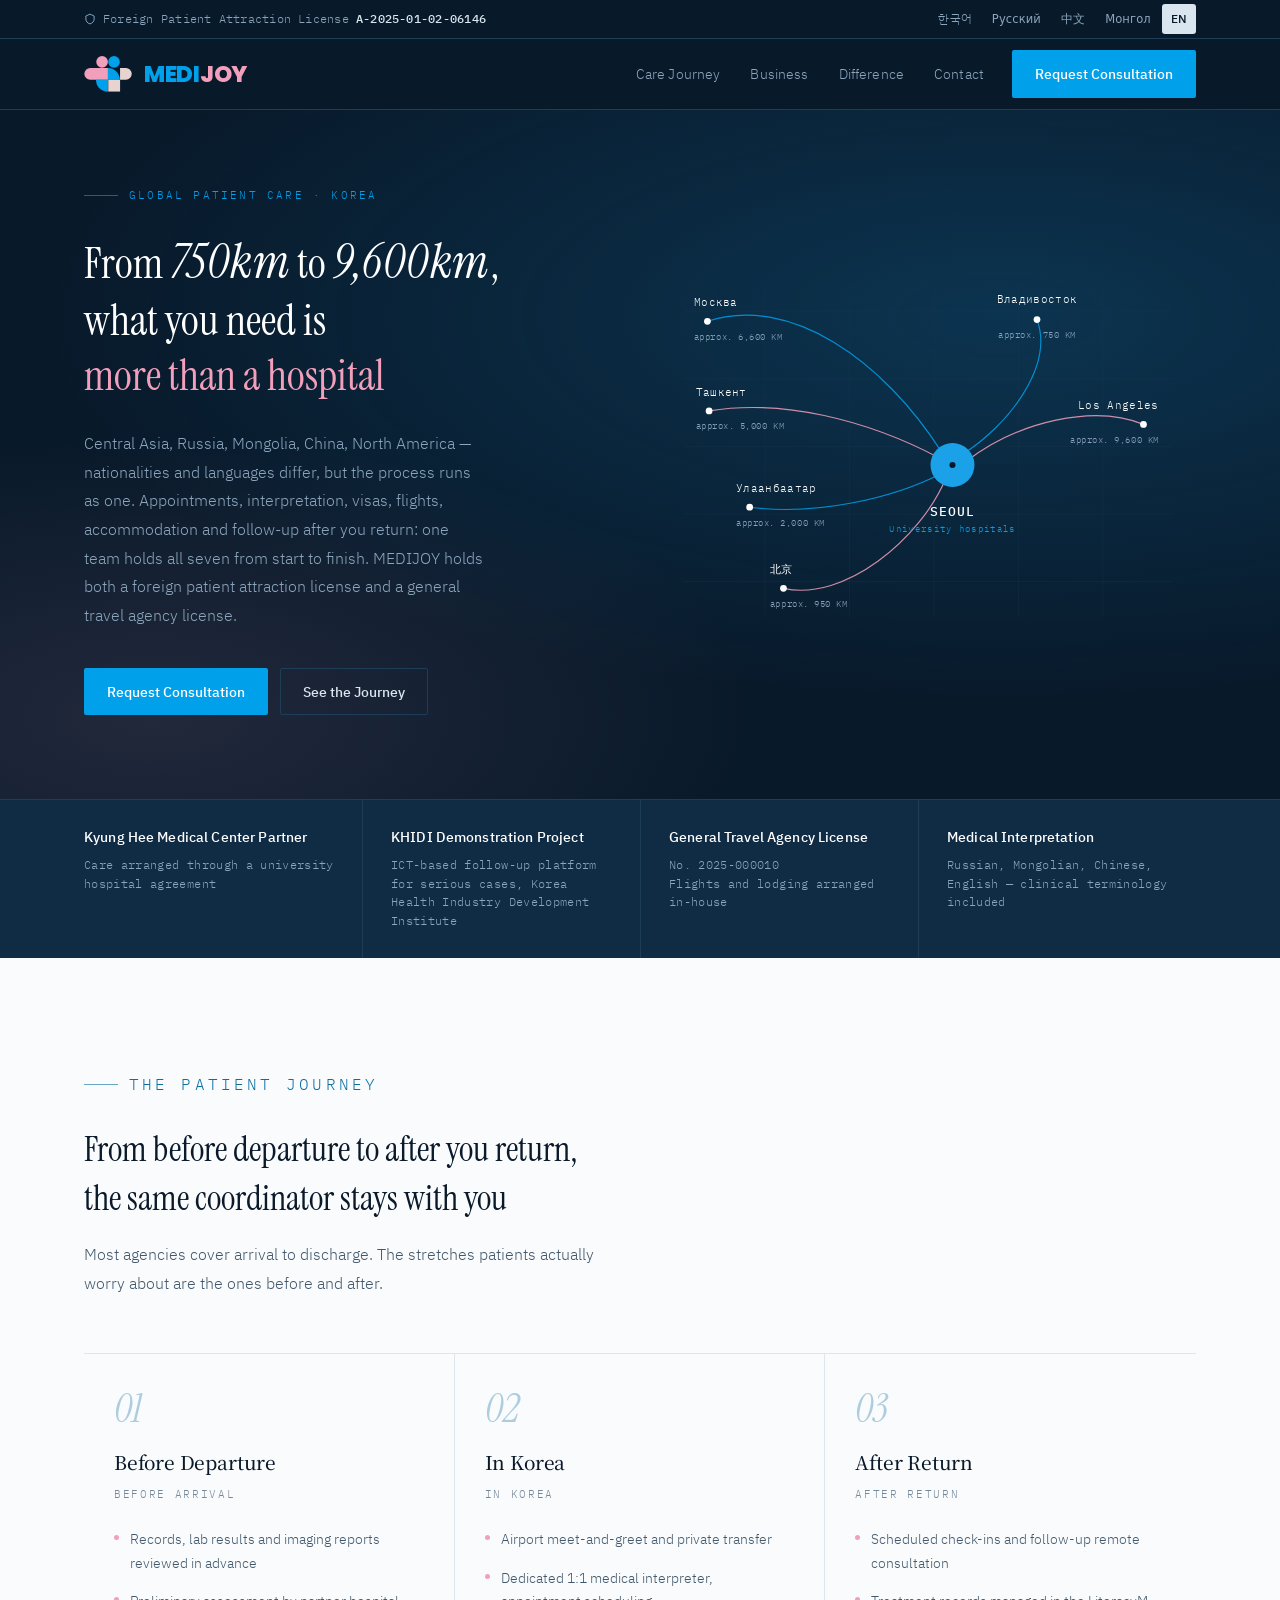
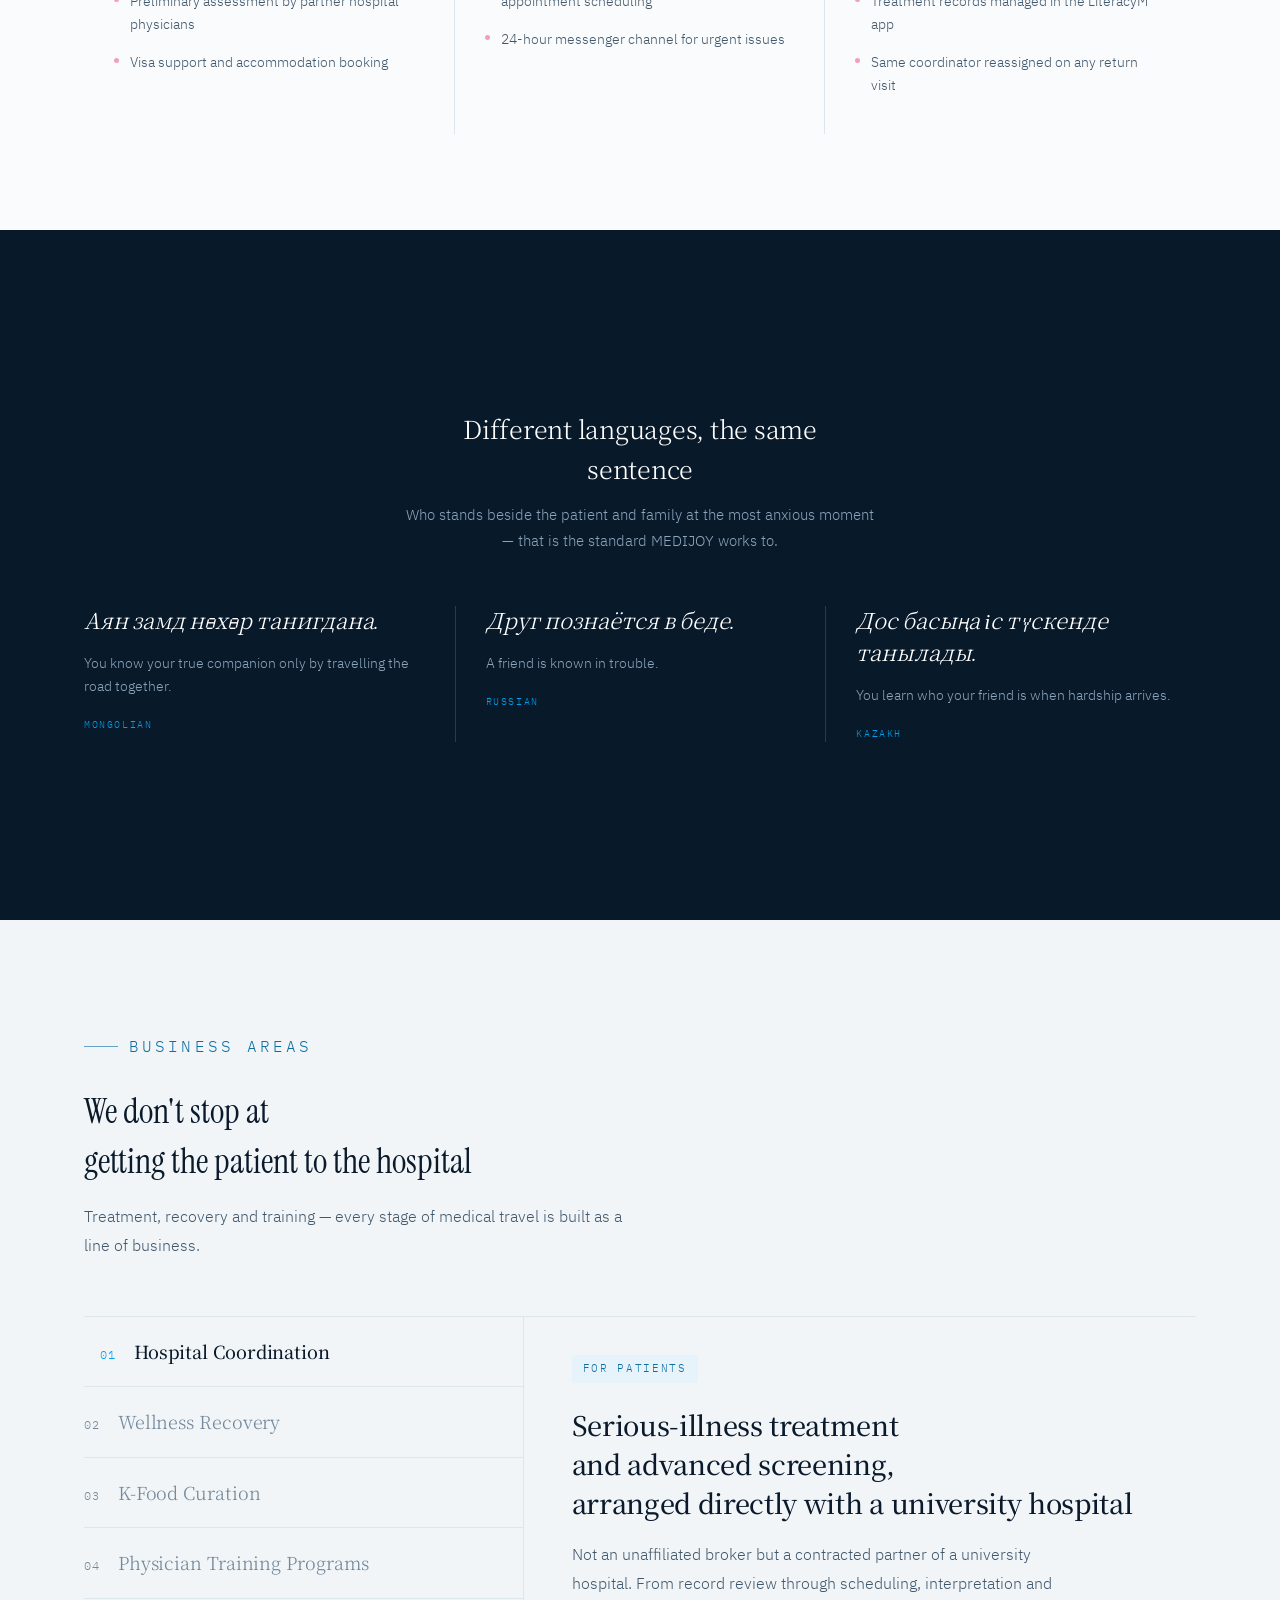
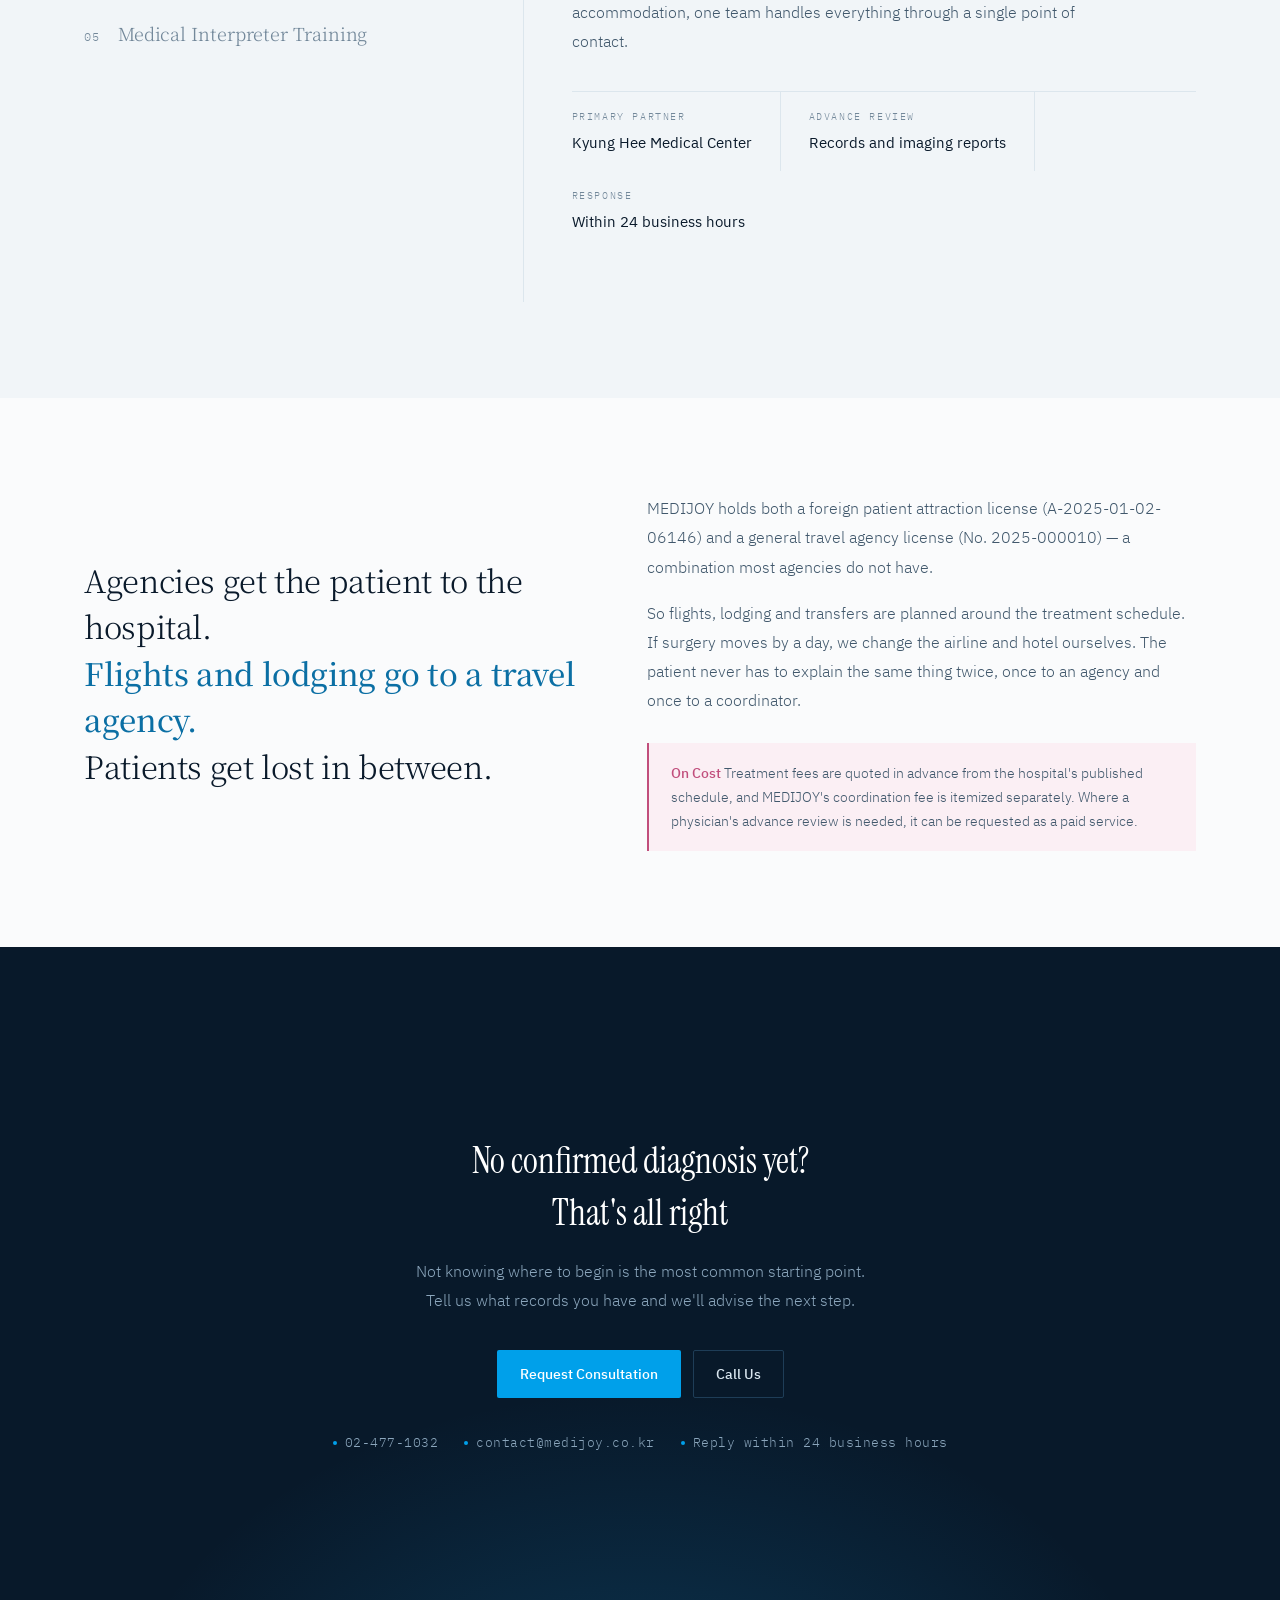
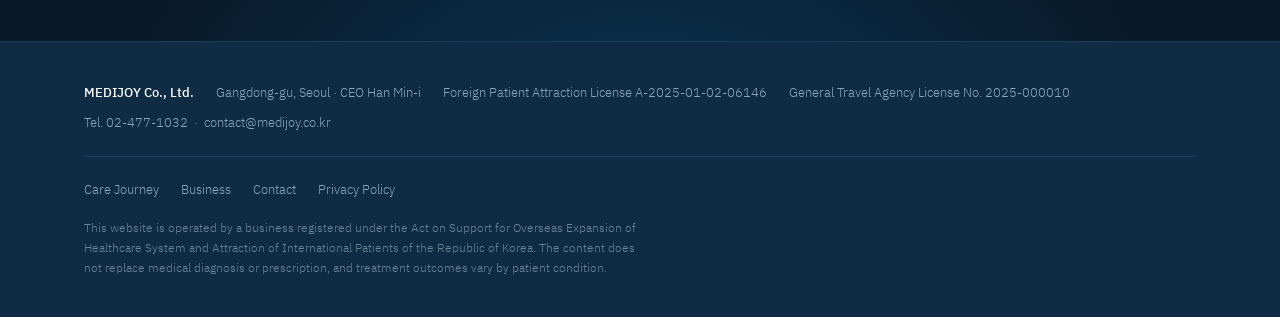
==== commit 9a980a94: "Add files via upload" ====
--- a/index.html
+++ b/index.html
@@ -13,7 +13,7 @@
 <meta property="og:url" content="https://medijoy.co.kr/">
 <link rel="preconnect" href="https://fonts.googleapis.com">
 <link rel="preconnect" href="https://fonts.gstatic.com" crossorigin>
-<link rel="stylesheet" href="https://fonts.googleapis.com/css2?family=Noto+Serif+KR:wght@300;500&family=Noto+Sans+SC:wght@300;400;500&family=Noto+Serif+SC:wght@400;500&family=Instrument+Serif:ital@0;1&family=IBM+Plex+Sans+KR:wght@300;400;500;600&family=IBM+Plex+Mono:wght@400;500&display=swap">
+<link rel="stylesheet" href="https://fonts.googleapis.com/css2?family=Poppins:wght@800&family=Noto+Serif+KR:wght@300;500&family=Noto+Sans+SC:wght@300;400;500&family=Noto+Serif+SC:wght@400;500&family=Instrument+Serif:ital@0;1&family=IBM+Plex+Sans+KR:wght@300;400;500;600&family=IBM+Plex+Mono:wght@400;500&display=swap">
 <link rel="stylesheet" href="style.css">
 </head>
 <body>
@@ -37,7 +37,7 @@
 <header class="site">
   <div class="wrap">
     <a class="brand" href="index.html">
-      <svg class="mark" viewBox="0 0 108 80" aria-hidden="true"><circle cx="21" cy="15" r="15" fill="#F4A8C4"/><circle cx="59" cy="12.5" r="15" fill="#1BA1E8"/><path d="M14 28h42v28H14a14 14 0 0 1 0-28Z" fill="#F4A8C4"/><path d="M56 28h26v28H56Z" fill="#1BA1E8"/><path d="M82 28h12a14 14 0 0 1 0 28H82Z" fill="#EAD9D2"/><rect x="28" y="56" width="28" height="24" fill="#1BA1E8"/><rect x="56" y="56" width="26" height="24" fill="#EAD9D2"/></svg>
+      <svg class="mark" viewBox="0 -2 540 408" aria-hidden="true"><circle cx="203" cy="64" r="66" fill="#F29FBB"/><circle cx="338" cy="65" r="66" fill="#00A0EA"/><path d="M269 133H68.5a66.5 66.5 0 0 0 0 133H269Z" fill="#F29FBB"/><path d="M407 133h65.5a66.5 66.5 0 0 1 0 133H407Z" fill="#E7D4D0"/><path d="M269 134a135 135 0 0 1 135 135H269Z" fill="#00A0EA"/><path d="M269 269v135a135 135 0 0 1-135-135Z" fill="#00A0EA"/><rect x="273" y="270" width="134" height="131" fill="#E7D4D0"/></svg>
       <span class="wordmark">MEDI<em>JOY</em></span>
     </a>
     <button class="navtoggle" type="button" aria-expanded="false" aria-label="Menu">☰</button>
--- a/style.css
+++ b/style.css
@@ -1,9 +1,9 @@
 :root{
   --ground:#FAFBFC; --surface:#F1F5F8; --surface-2:#E9F0F5; --line:#DCE6ED;
   --ink:#0A1A2B; --ink-2:#41586C; --ink-3:#73889A;
-  --blue:#0B6FA4; --blue-bright:#1BA1E8; --blue-soft:#E7F3FA;
-  --pink:#C14E7C; --pink-bright:#F4A8C4; --pink-soft:#FBEFF4;
-  --sand:#E8D5CC;
+  --blue:#0B6FA4; --blue-bright:#00A0EA; --blue-soft:#E7F3FA;
+  --pink:#C14E7C; --pink-bright:#F29FBB; --pink-soft:#FBEFF4;
+  --sand:#E7D4D0;
   --night:#08192A; --night-2:#102B44; --night-line:#1E3D57; --night-ink:#D9E6EF; --night-ink-2:#8BA6BC;
   --maxw:1160px;
   --serif:"Noto Serif KR",-apple-system,"Apple SD Gothic Neo",serif;
@@ -54,10 +54,11 @@
 /* ── header ── */
 .site{background:var(--night);position:sticky;top:env(safe-area-inset-top,0px);z-index:40;border-bottom:1px solid var(--night-line)}
 .site .wrap{display:flex;align-items:center;gap:28px;min-height:70px}
-.brand{display:flex;align-items:center;gap:11px;margin-right:auto}
-.mark{width:34px;height:25px;flex:none;display:block}
-.wordmark{font-family:var(--sans);font-weight:600;font-size:19px;letter-spacing:.05em;color:#fff}
-.wordmark em{font-style:normal;color:var(--pink-bright)}
+.brand{display:flex;align-items:center;gap:12px;margin-right:auto}
+.mark{width:48px;height:36px;flex:none;display:block}
+.wordmark{font-family:"Poppins","IBM Plex Sans",system-ui,sans-serif;font-weight:800;
+  font-size:23px;letter-spacing:-.012em;line-height:1;color:#00A0EA}
+.wordmark em{font-style:normal;color:#F29FBB}
 nav.main{display:flex;gap:30px;font-size:14px;color:var(--night-ink-2);letter-spacing:.01em}
 nav.main a{position:relative;padding:6px 0}
 nav.main a::after{content:"";position:absolute;left:0;right:100%;bottom:0;height:1px;background:var(--pink-bright);transition:right .35s cubic-bezier(.2,.7,.3,1)}
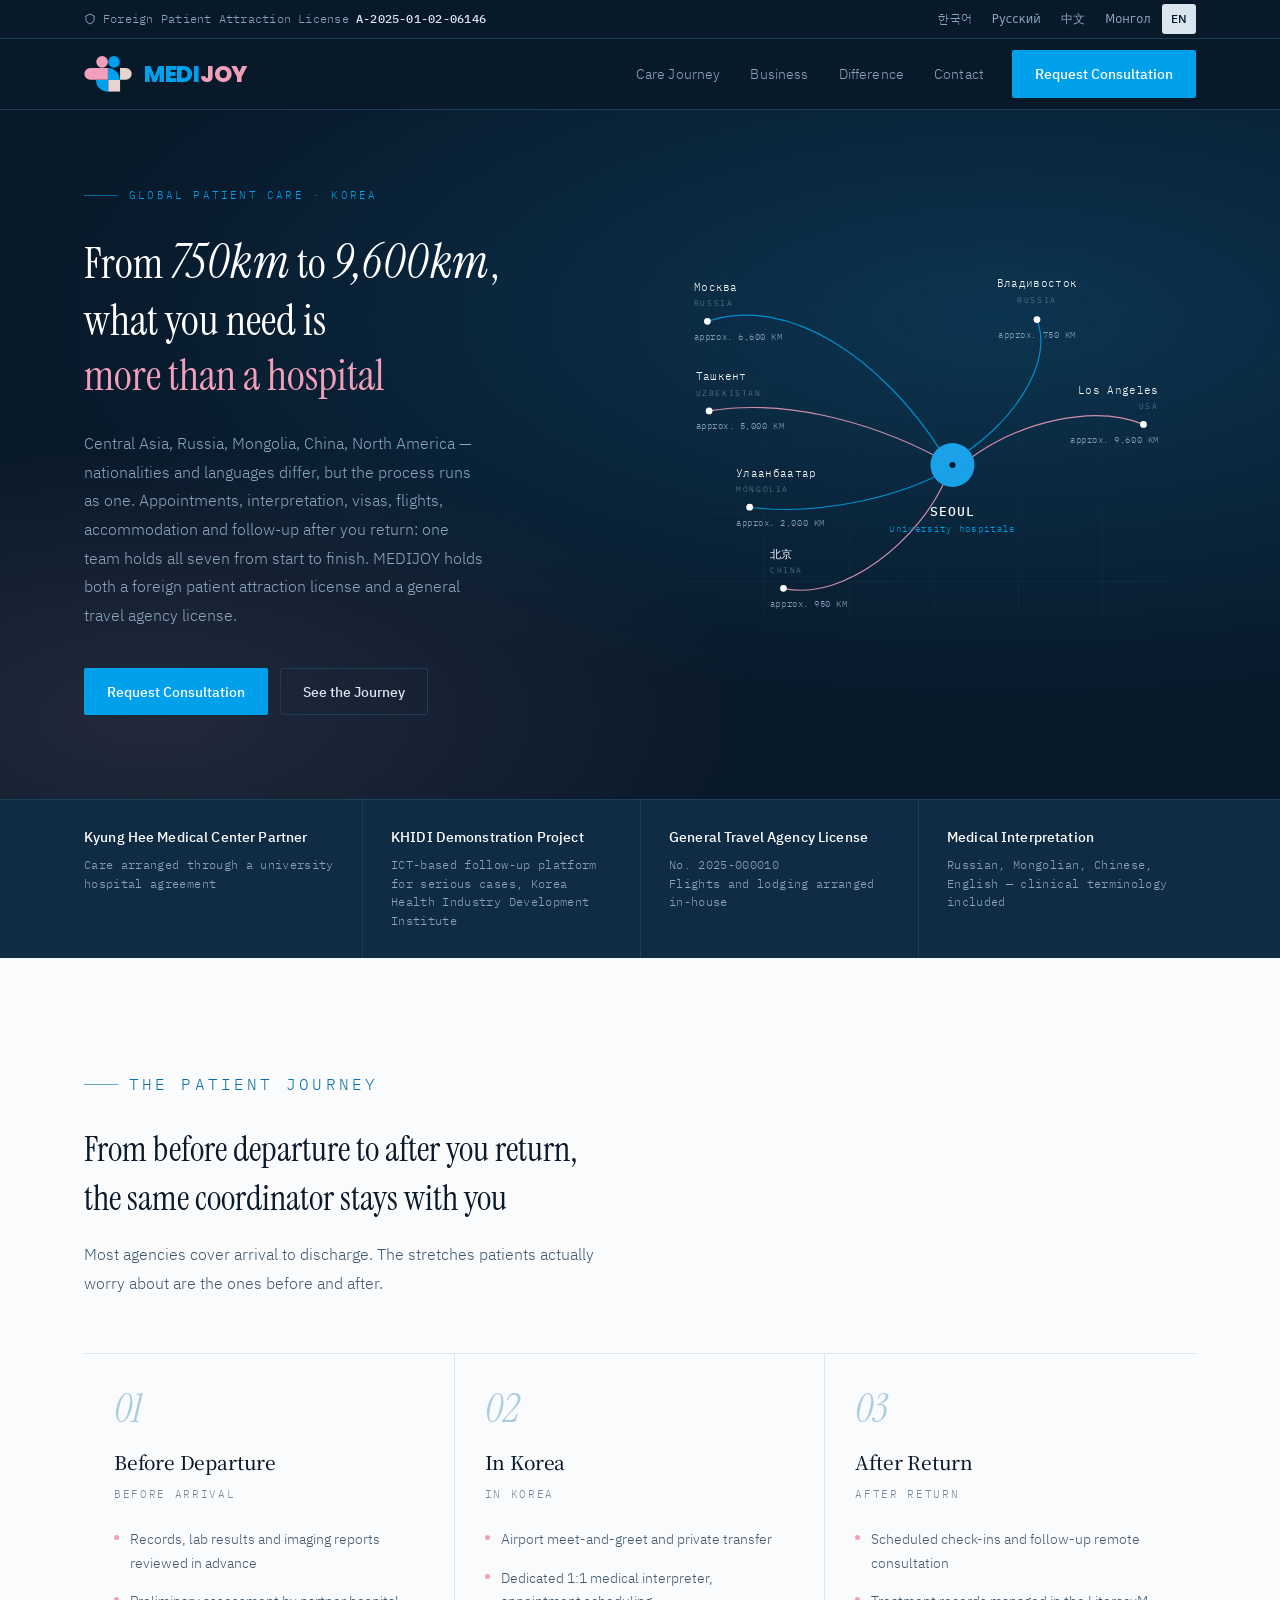
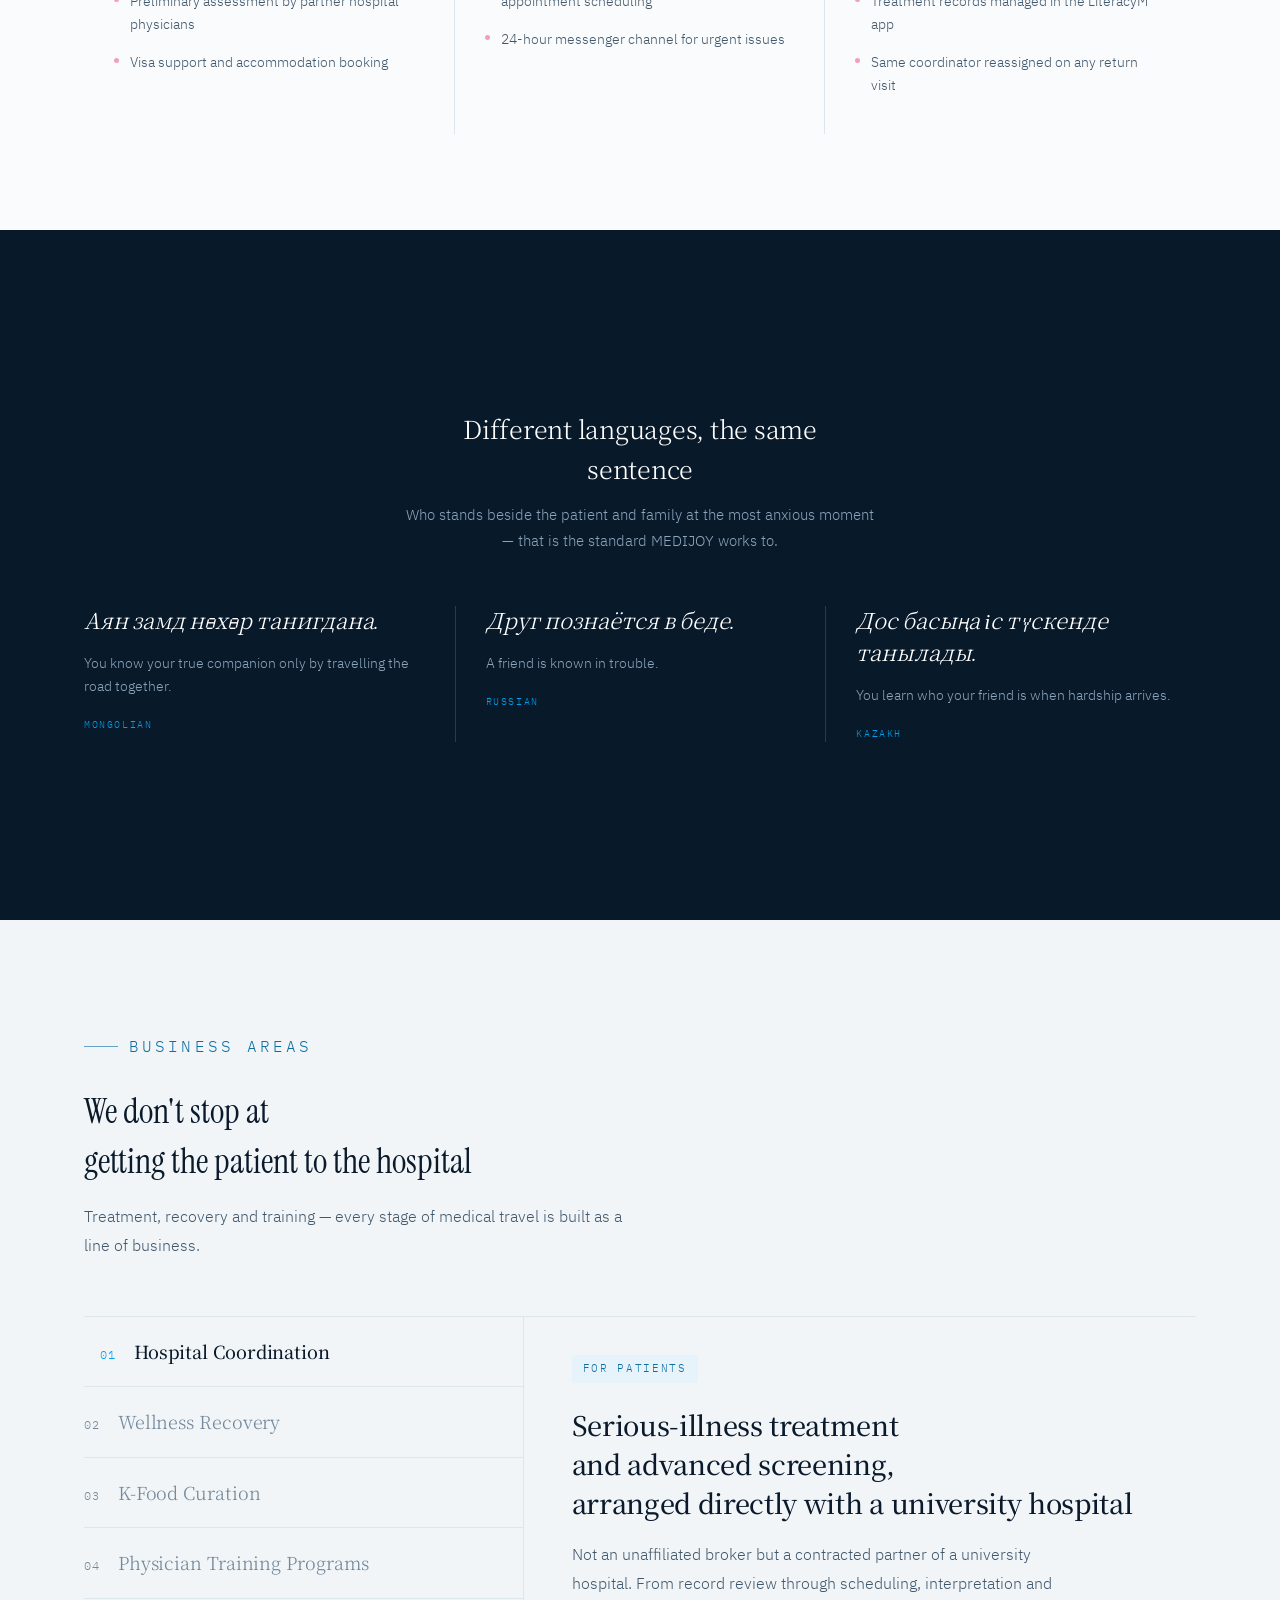
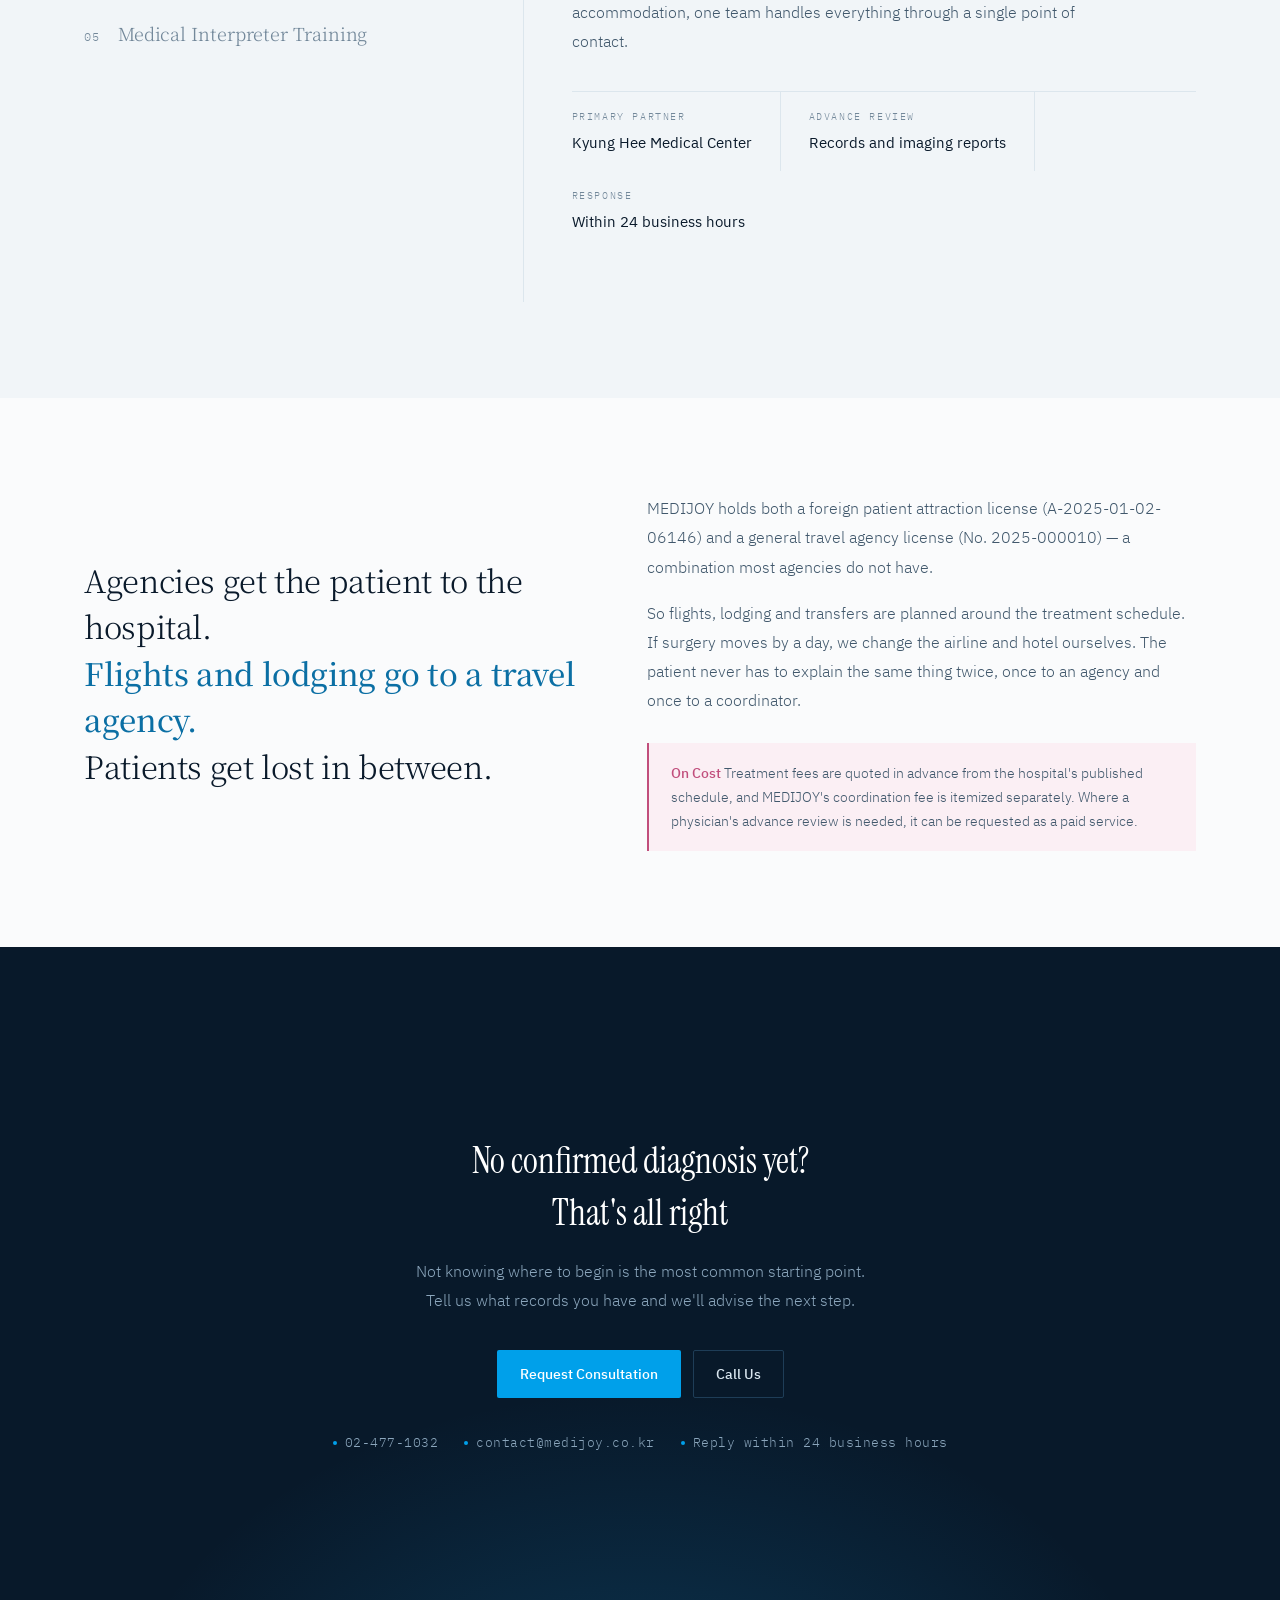
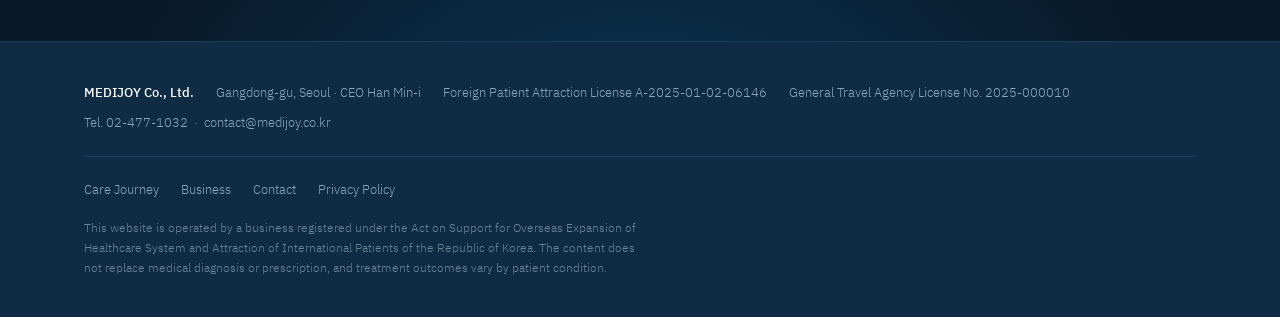
==== commit 99b5a29b: "Add files via upload" ====
--- a/index.html
+++ b/index.html
@@ -86,27 +86,33 @@
       <text class="seoul-sub" x="352" y="331" text-anchor="middle" data-i18n="route.seoul"></text>
 
       <circle class="origin" cx="62" cy="82" r="4"/>
-      <text class="city" x="46" y="64">Москва</text>
+      <text class="city" x="46" y="46">Москва</text>
+      <text class="country" x="46" y="64">RUSSIA</text>
       <text class="dist" x="46" y="104"><tspan data-i18n="route.approx"></tspan> 6,600 KM</text>
 
       <circle class="origin" cx="64" cy="188" r="4"/>
-      <text class="city" x="48" y="170">Ташкент</text>
+      <text class="city" x="48" y="152">Ташкент</text>
+      <text class="country" x="48" y="170">UZBEKISTAN</text>
       <text class="dist" x="48" y="210"><tspan data-i18n="route.approx"></tspan> 5,000 KM</text>
 
       <circle class="origin" cx="112" cy="302" r="4"/>
-      <text class="city" x="96" y="284">Улаанбаатар</text>
+      <text class="city" x="96" y="266">Улаанбаатар</text>
+      <text class="country" x="96" y="284">MONGOLIA</text>
       <text class="dist" x="96" y="324"><tspan data-i18n="route.approx"></tspan> 2,000 KM</text>
 
       <circle class="origin" cx="152" cy="398" r="4"/>
-      <text class="city" x="136" y="380">北京</text>
+      <text class="city" x="136" y="362">北京</text>
+      <text class="country" x="136" y="380">CHINA</text>
       <text class="dist" x="136" y="420"><tspan data-i18n="route.approx"></tspan> 950 KM</text>
 
       <circle class="origin" cx="452" cy="80" r="4"/>
-      <text class="city" x="452" y="60" text-anchor="middle">Владивосток</text>
+      <text class="city" x="452" y="42" text-anchor="middle">Владивосток</text>
+      <text class="country" x="452" y="60" text-anchor="middle">RUSSIA</text>
       <text class="dist" x="452" y="102" text-anchor="middle"><tspan data-i18n="route.approx"></tspan> 750 KM</text>
 
       <circle class="origin" cx="578" cy="204" r="4"/>
-      <text class="city" x="596" y="186" text-anchor="end">Los Angeles</text>
+      <text class="city" x="596" y="168" text-anchor="end">Los Angeles</text>
+      <text class="country" x="596" y="186" text-anchor="end">USA</text>
       <text class="dist" x="596" y="226" text-anchor="end"><tspan data-i18n="route.approx"></tspan> 9,600 KM</text>
     </svg>
   </div>
--- a/style.css
+++ b/style.css
@@ -107,6 +107,7 @@
 .route .origin{fill:#fff}
 .route .city{font-family:var(--mono);font-size:12.5px;fill:#fff;letter-spacing:.03em}
 .route .dist{font-family:var(--mono);font-size:10.5px;fill:var(--night-ink-2);letter-spacing:.06em}
+.route .country{font-family:var(--mono);font-size:9.5px;fill:var(--night-ink-2);letter-spacing:.2em;opacity:.72}
 .route .seoul{font-family:var(--mono);font-size:15px;fill:#fff;letter-spacing:.09em;font-weight:500}
 .route .seoul-sub{font-family:var(--mono);font-size:11px;fill:var(--blue-bright);letter-spacing:.14em}
 @media (prefers-reduced-motion:no-preference){
@@ -265,6 +266,7 @@
   .biz-facts div:last-child{border-bottom:0}
   .route .city{font-size:20px}
   .route .dist{font-size:16px}
+  .route .country{font-size:13px;letter-spacing:.12em}
   .route .seoul{font-size:23px}
   .route .seoul-sub{font-size:16px}
 }
